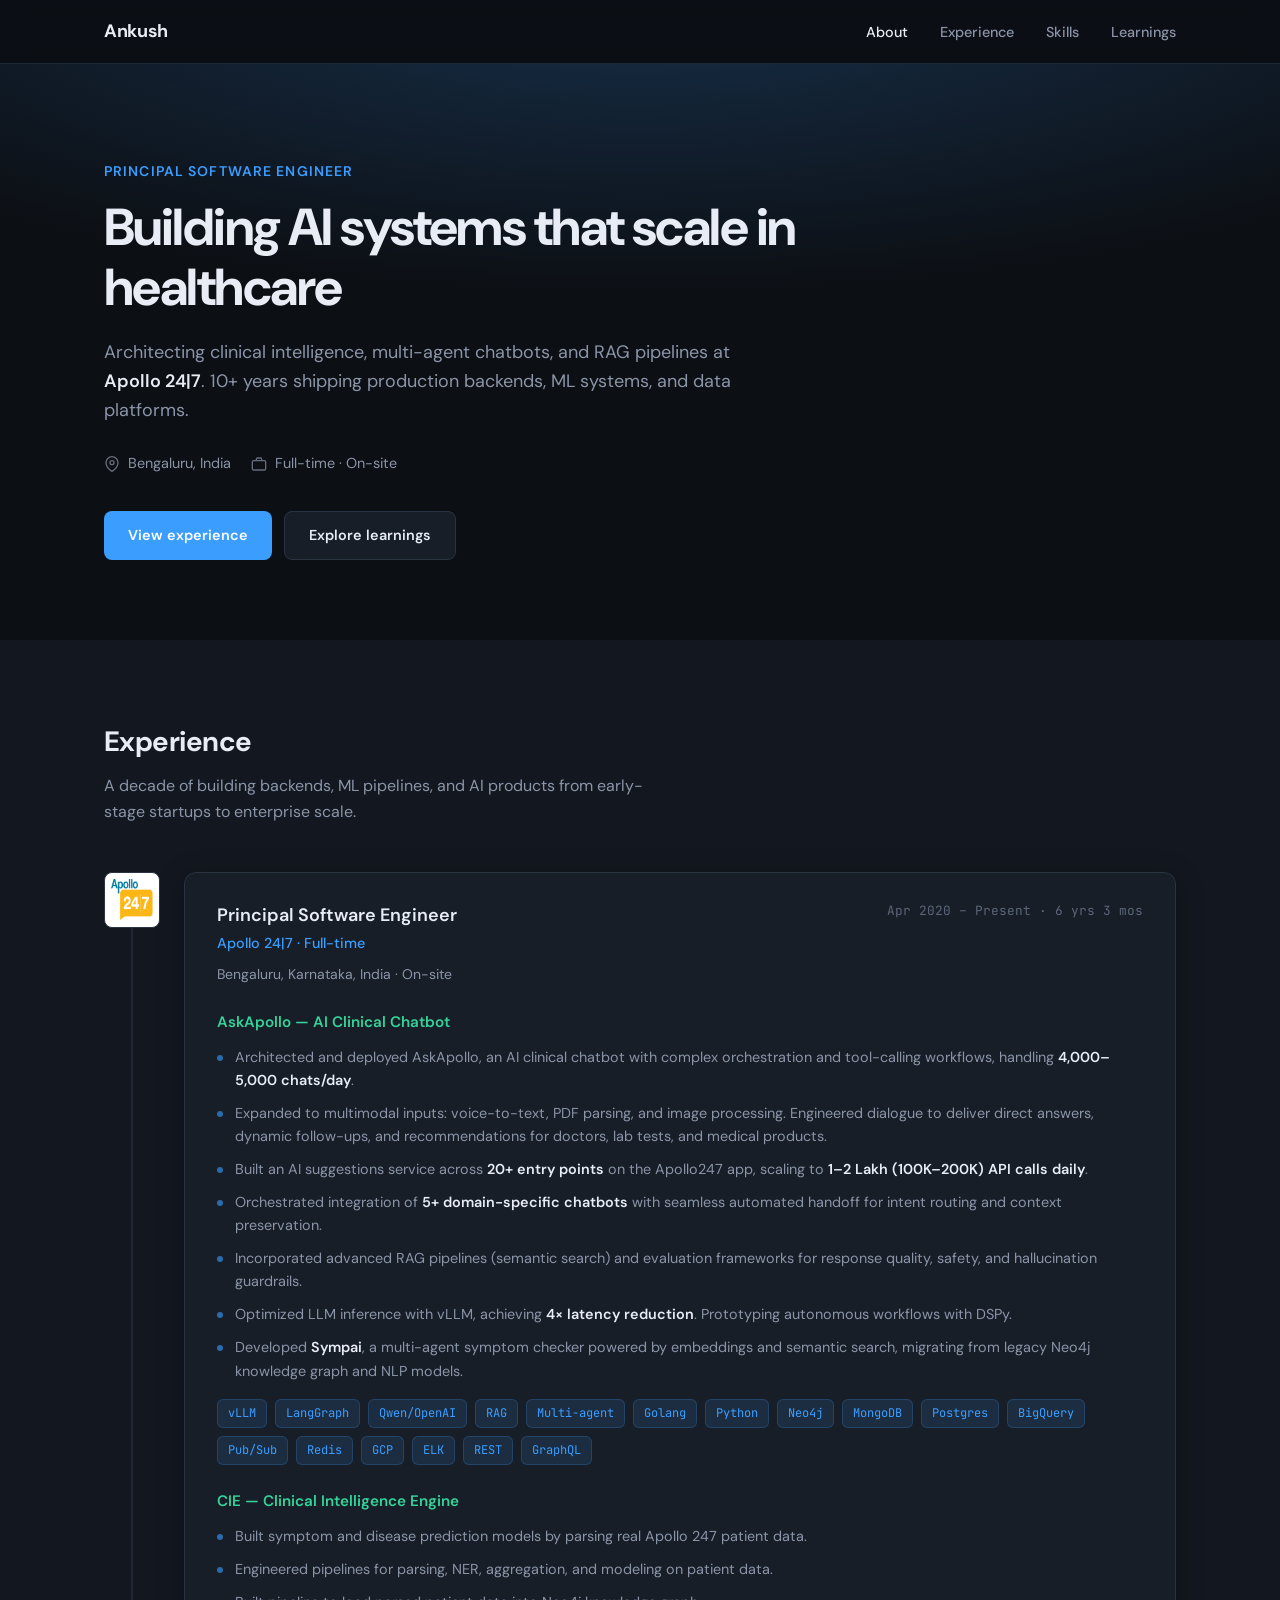
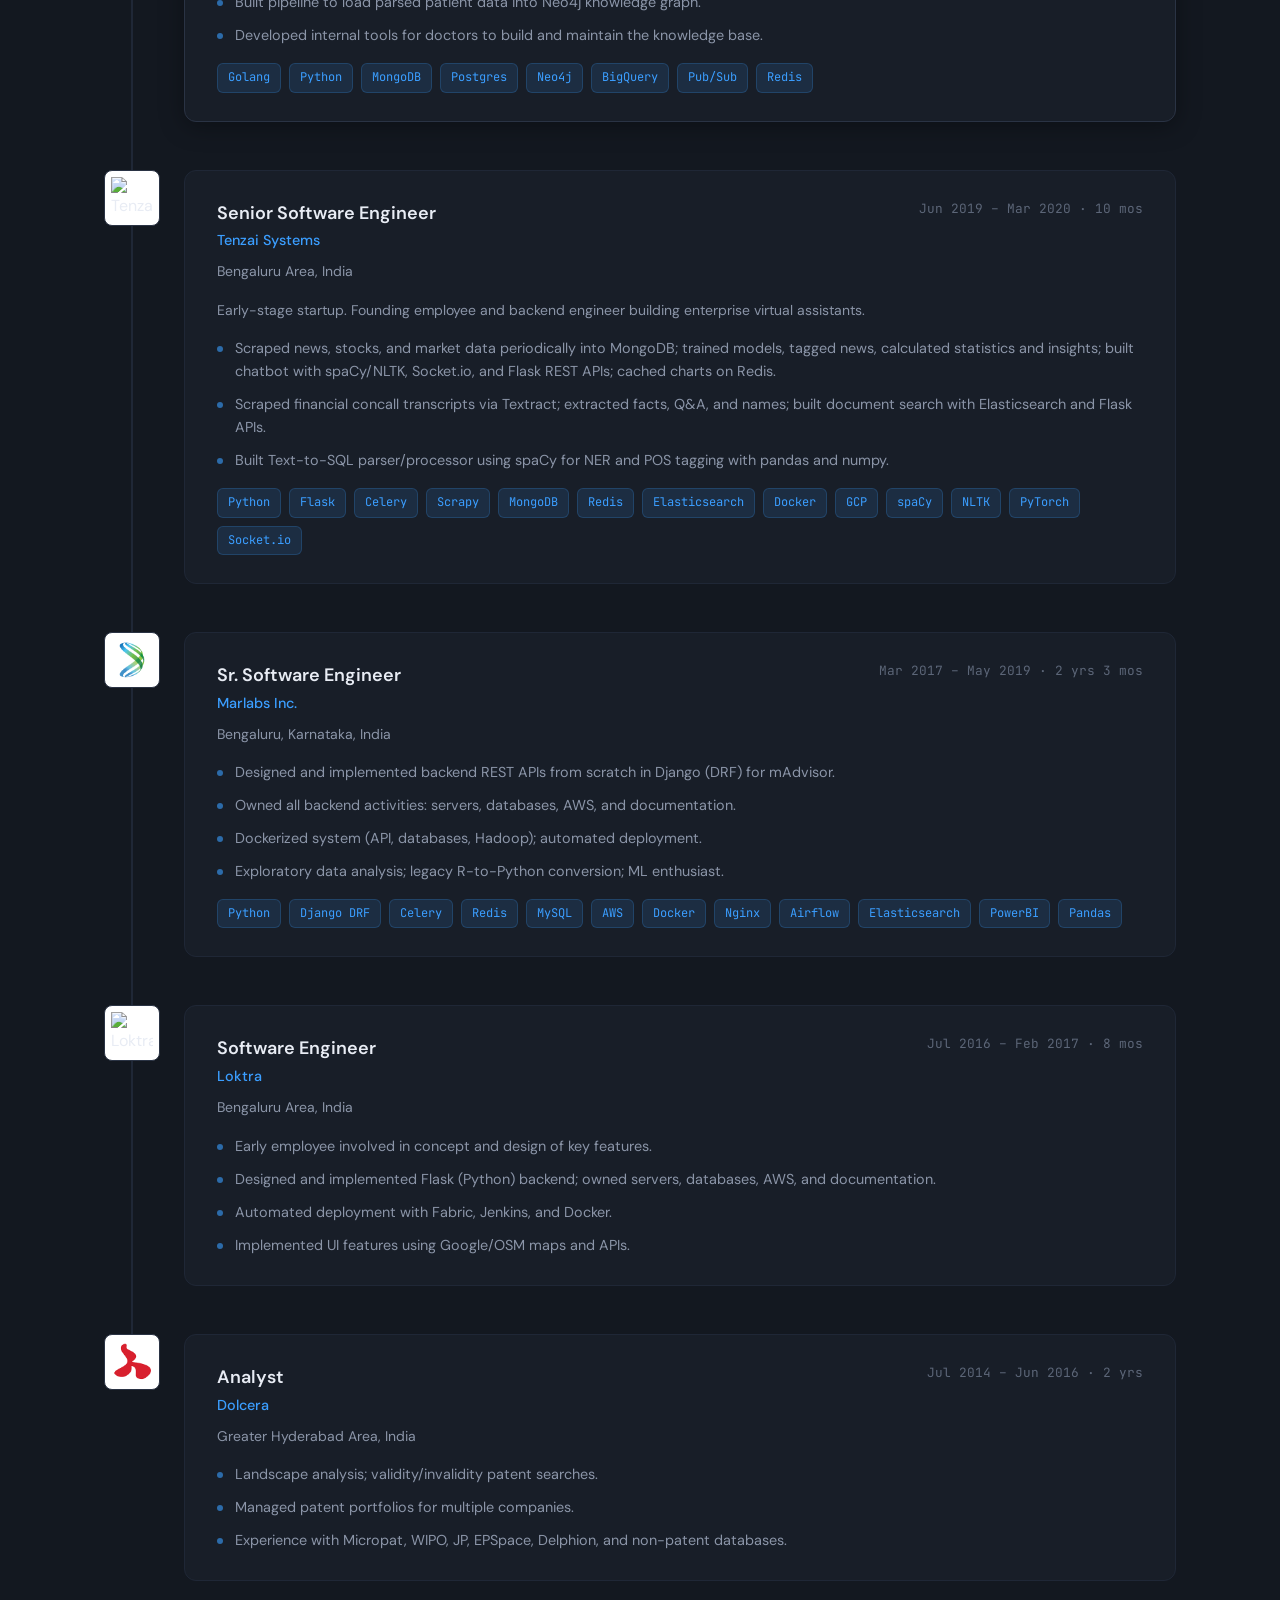
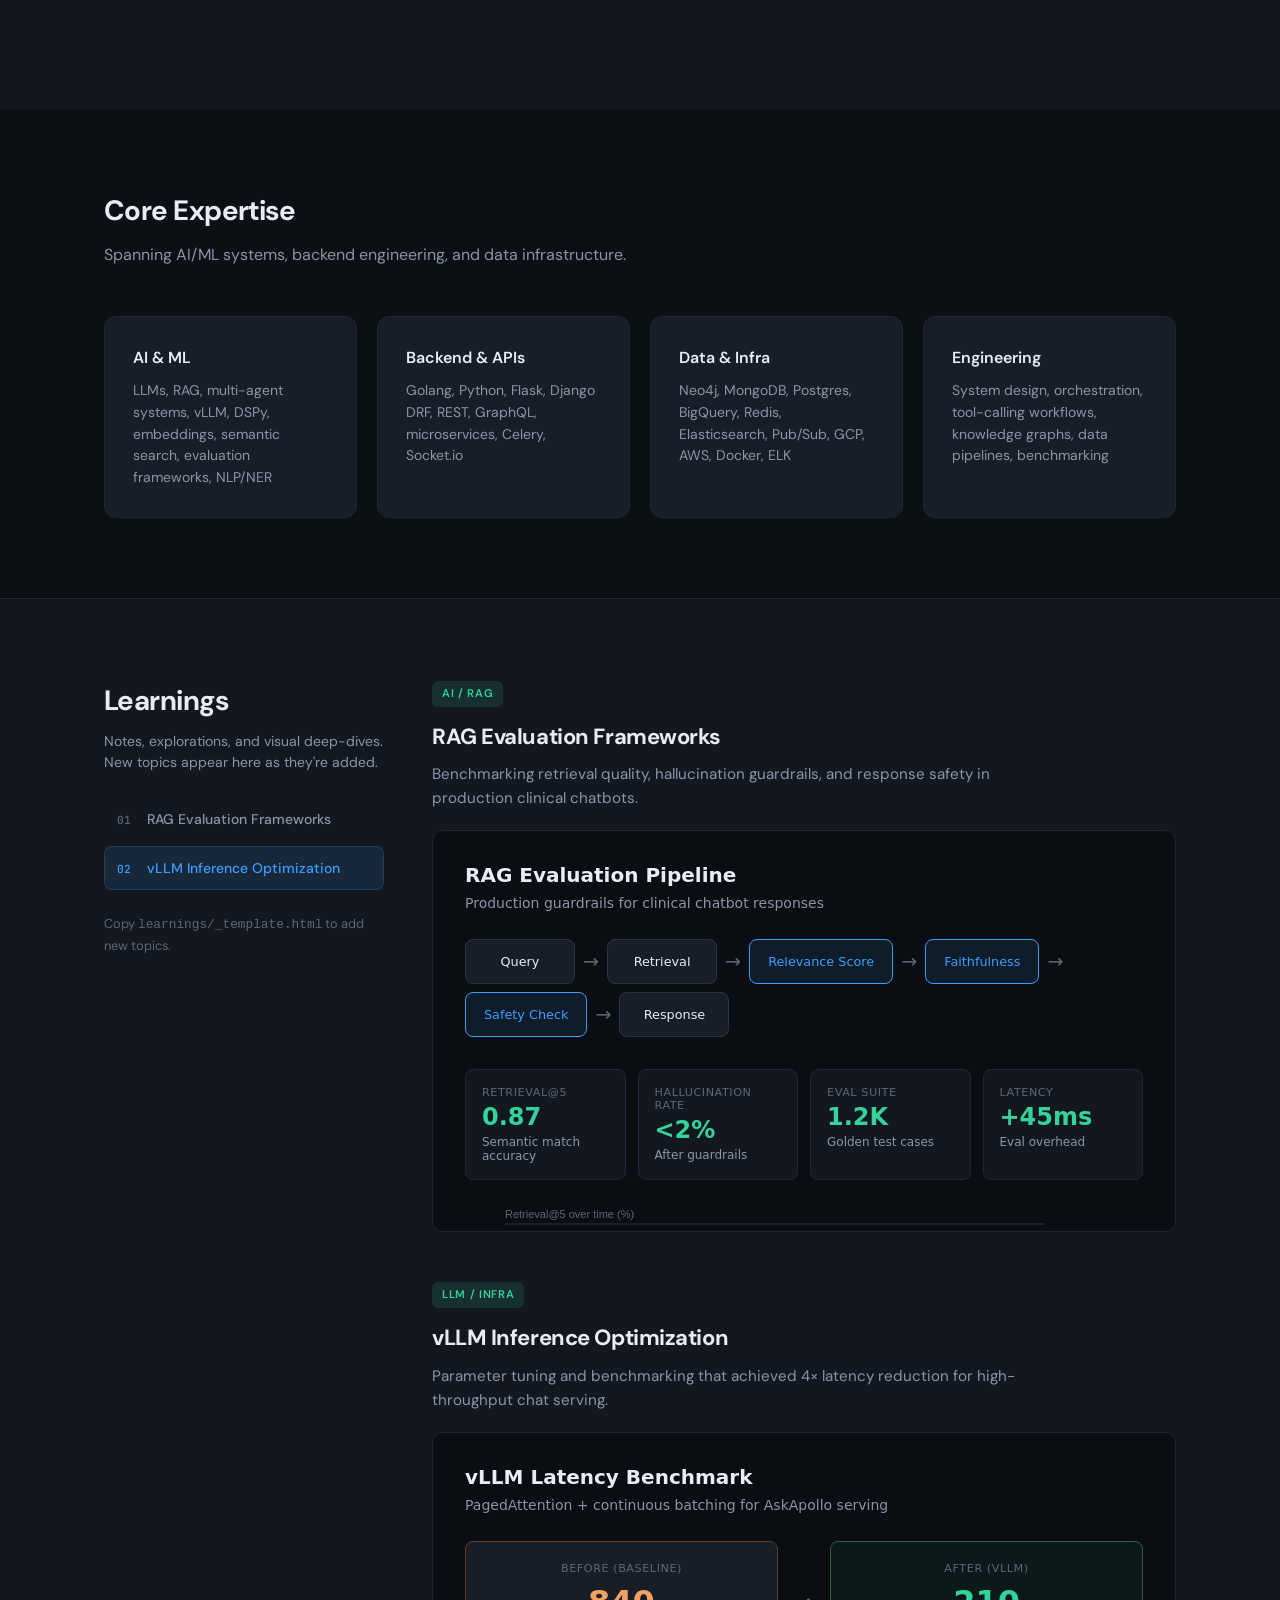
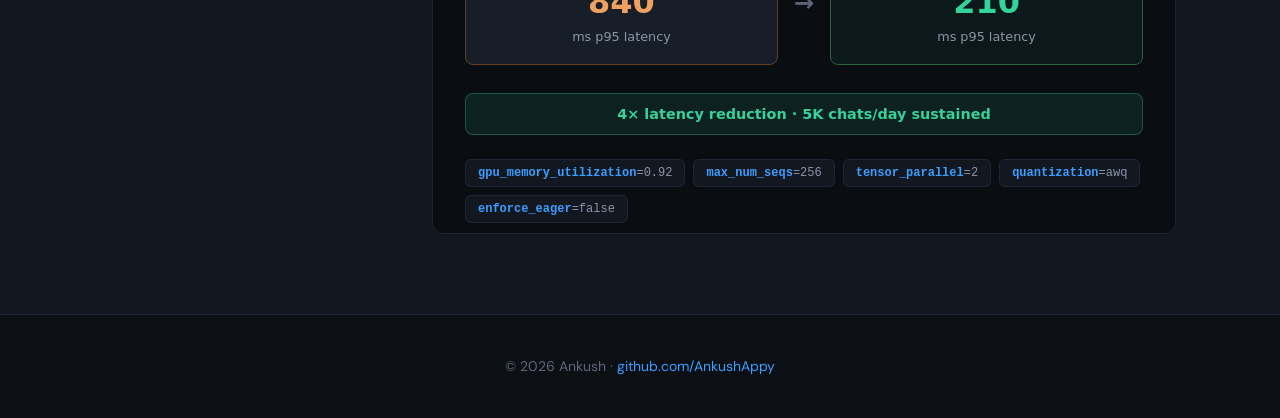
==== index.html @ a0df14ad "Add professional GitHub Pages portfolio site. Includes experience timeline, skills, extensible learn" ====
<!DOCTYPE html>
<html lang="en">
<head>
  <meta charset="UTF-8">
  <meta name="viewport" content="width=device-width, initial-scale=1.0">
  <meta name="description" content="Ankush — Principal Software Engineer building AI systems at Apollo 24|7">
  <title>Ankush | Principal Software Engineer</title>
  <link rel="preconnect" href="https://fonts.googleapis.com">
  <link rel="preconnect" href="https://fonts.gstatic.com" crossorigin>
  <link href="https://fonts.googleapis.com/css2?family=DM+Sans:ital,opsz,wght@0,9..40,400;0,9..40,500;0,9..40,600;0,9..40,700;1,9..40,400&family=JetBrains+Mono:wght@400;500&display=swap" rel="stylesheet">
  <link rel="stylesheet" href="assets/css/style.css">
</head>
<body>
  <header class="site-header">
    <nav class="nav" aria-label="Primary">
      <a href="#" class="nav-brand">Ankush</a>
      <button class="nav-toggle" aria-label="Toggle menu" aria-expanded="false">
        <span></span><span></span><span></span>
      </button>
      <ul class="nav-links">
        <li><a href="#about">About</a></li>
        <li><a href="#experience">Experience</a></li>
        <li><a href="#skills">Skills</a></li>
        <li><a href="#learnings">Learnings</a></li>
      </ul>
    </nav>
  </header>

  <main>
    <!-- Hero -->
    <section id="about" class="hero">
      <div class="container">
        <p class="hero-eyebrow">Principal Software Engineer</p>
        <h1 class="hero-title">Building AI systems that scale in healthcare</h1>
        <p class="hero-subtitle">
          Architecting clinical intelligence, multi-agent chatbots, and RAG pipelines at
          <strong>Apollo 24|7</strong>. 10+ years shipping production backends, ML systems, and data platforms.
        </p>
        <div class="hero-meta">
          <span class="meta-item">
            <svg width="16" height="16" viewBox="0 0 24 24" fill="none" stroke="currentColor" stroke-width="2"><path d="M21 10c0 7-9 13-9 13s-9-6-9-13a9 9 0 0 1 18 0z"/><circle cx="12" cy="10" r="3"/></svg>
            Bengaluru, India
          </span>
          <span class="meta-item">
            <svg width="16" height="16" viewBox="0 0 24 24" fill="none" stroke="currentColor" stroke-width="2"><rect x="2" y="7" width="20" height="14" rx="2"/><path d="M16 7V5a2 2 0 0 0-2-2h-4a2 2 0 0 0-2 2v2"/></svg>
            Full-time · On-site
          </span>
        </div>
        <div class="hero-actions">
          <a href="#experience" class="btn btn-primary">View experience</a>
          <a href="#learnings" class="btn btn-secondary">Explore learnings</a>
        </div>
      </div>
    </section>

    <!-- Experience -->
    <section id="experience" class="section experience-section">
      <div class="container">
        <div class="section-header">
          <h2>Experience</h2>
          <p>A decade of building backends, ML pipelines, and AI products from early-stage startups to enterprise scale.</p>
        </div>

        <div class="timeline">
          <!-- Apollo 24|7 -->
          <article class="timeline-item featured">
            <div class="timeline-marker">
              <div class="company-logo apollo">
                <img src="assets/img/logos/apollo.png" alt="Apollo 24|7 logo" width="56" height="56">
              </div>
            </div>
            <div class="timeline-content">
              <div class="timeline-header">
                <div>
                  <h3>Principal Software Engineer</h3>
                  <p class="company">Apollo 24|7 · Full-time</p>
                </div>
                <time datetime="2020-04">Apr 2020 – Present · 6 yrs 3 mos</time>
              </div>
              <p class="location">Bengaluru, Karnataka, India · On-site</p>

              <div class="role-block">
                <h4>AskApollo — AI Clinical Chatbot</h4>
                <ul>
                  <li>Architected and deployed AskApollo, an AI clinical chatbot with complex orchestration and tool-calling workflows, handling <strong>4,000–5,000 chats/day</strong>.</li>
                  <li>Expanded to multimodal inputs: voice-to-text, PDF parsing, and image processing. Engineered dialogue to deliver direct answers, dynamic follow-ups, and recommendations for doctors, lab tests, and medical products.</li>
                  <li>Built an AI suggestions service across <strong>20+ entry points</strong> on the Apollo247 app, scaling to <strong>1–2 Lakh (100K–200K) API calls daily</strong>.</li>
                  <li>Orchestrated integration of <strong>5+ domain-specific chatbots</strong> with seamless automated handoff for intent routing and context preservation.</li>
                  <li>Incorporated advanced RAG pipelines (semantic search) and evaluation frameworks for response quality, safety, and hallucination guardrails.</li>
                  <li>Optimized LLM inference with vLLM, achieving <strong>4× latency reduction</strong>. Prototyping autonomous workflows with DSPy.</li>
                  <li>Developed <strong>Sympai</strong>, a multi-agent symptom checker powered by embeddings and semantic search, migrating from legacy Neo4j knowledge graph and NLP models.</li>
                </ul>
                <div class="stack-tags">
                  <span>vLLM</span><span>LangGraph</span><span>Qwen/OpenAI</span><span>RAG</span><span>Multi-agent</span>
                  <span>Golang</span><span>Python</span><span>Neo4j</span><span>MongoDB</span><span>Postgres</span>
                  <span>BigQuery</span><span>Pub/Sub</span><span>Redis</span><span>GCP</span><span>ELK</span>
                  <span>REST</span><span>GraphQL</span>
                </div>
              </div>

              <div class="role-block">
                <h4>CIE — Clinical Intelligence Engine</h4>
                <ul>
                  <li>Built symptom and disease prediction models by parsing real Apollo 247 patient data.</li>
                  <li>Engineered pipelines for parsing, NER, aggregation, and modeling on patient data.</li>
                  <li>Built pipeline to load parsed patient data into Neo4j knowledge graph.</li>
                  <li>Developed internal tools for doctors to build and maintain the knowledge base.</li>
                </ul>
                <div class="stack-tags">
                  <span>Golang</span><span>Python</span><span>MongoDB</span><span>Postgres</span><span>Neo4j</span>
                  <span>BigQuery</span><span>Pub/Sub</span><span>Redis</span>
                </div>
              </div>
            </div>
          </article>

          <!-- Tenzai Systems -->
          <article class="timeline-item">
            <div class="timeline-marker">
              <div class="company-logo tenzai">
                <img src="assets/img/logos/tenzai.png" alt="Tenzai Systems logo" width="56" height="56">
              </div>
            </div>
            <div class="timeline-content">
              <div class="timeline-header">
                <div>
                  <h3>Senior Software Engineer</h3>
                  <p class="company">Tenzai Systems</p>
                </div>
                <time datetime="2019-06">Jun 2019 – Mar 2020 · 10 mos</time>
              </div>
              <p class="location">Bengaluru Area, India</p>
              <p class="role-summary">Early-stage startup. Founding employee and backend engineer building enterprise virtual assistants.</p>
              <ul>
                <li>Scraped news, stocks, and market data periodically into MongoDB; trained models, tagged news, calculated statistics and insights; built chatbot with spaCy/NLTK, Socket.io, and Flask REST APIs; cached charts on Redis.</li>
                <li>Scraped financial concall transcripts via Textract; extracted facts, Q&A, and names; built document search with Elasticsearch and Flask APIs.</li>
                <li>Built Text-to-SQL parser/processor using spaCy for NER and POS tagging with pandas and numpy.</li>
              </ul>
              <div class="stack-tags">
                <span>Python</span><span>Flask</span><span>Celery</span><span>Scrapy</span><span>MongoDB</span>
                <span>Redis</span><span>Elasticsearch</span><span>Docker</span><span>GCP</span><span>spaCy</span>
                <span>NLTK</span><span>PyTorch</span><span>Socket.io</span>
              </div>
            </div>
          </article>

          <!-- Marlabs -->
          <article class="timeline-item">
            <div class="timeline-marker">
              <div class="company-logo marlabs">
                <img src="assets/img/logos/marlabs.png" alt="Marlabs Inc. logo" width="56" height="56">
              </div>
            </div>
            <div class="timeline-content">
              <div class="timeline-header">
                <div>
                  <h3>Sr. Software Engineer</h3>
                  <p class="company">Marlabs Inc.</p>
                </div>
                <time datetime="2017-03">Mar 2017 – May 2019 · 2 yrs 3 mos</time>
              </div>
              <p class="location">Bengaluru, Karnataka, India</p>
              <ul>
                <li>Designed and implemented backend REST APIs from scratch in Django (DRF) for mAdvisor.</li>
                <li>Owned all backend activities: servers, databases, AWS, and documentation.</li>
                <li>Dockerized system (API, databases, Hadoop); automated deployment.</li>
                <li>Exploratory data analysis; legacy R-to-Python conversion; ML enthusiast.</li>
              </ul>
              <div class="stack-tags">
                <span>Python</span><span>Django DRF</span><span>Celery</span><span>Redis</span><span>MySQL</span>
                <span>AWS</span><span>Docker</span><span>Nginx</span><span>Airflow</span><span>Elasticsearch</span>
                <span>PowerBI</span><span>Pandas</span>
              </div>
            </div>
          </article>

          <!-- Loktra -->
          <article class="timeline-item">
            <div class="timeline-marker">
              <div class="company-logo loktra">
                <img src="assets/img/logos/loktra.png" alt="Loktra logo" width="56" height="56">
              </div>
            </div>
            <div class="timeline-content">
              <div class="timeline-header">
                <div>
                  <h3>Software Engineer</h3>
                  <p class="company">Loktra</p>
                </div>
                <time datetime="2016-07">Jul 2016 – Feb 2017 · 8 mos</time>
              </div>
              <p class="location">Bengaluru Area, India</p>
              <ul>
                <li>Early employee involved in concept and design of key features.</li>
                <li>Designed and implemented Flask (Python) backend; owned servers, databases, AWS, and documentation.</li>
                <li>Automated deployment with Fabric, Jenkins, and Docker.</li>
                <li>Implemented UI features using Google/OSM maps and APIs.</li>
              </ul>
            </div>
          </article>

          <!-- Dolcera -->
          <article class="timeline-item">
            <div class="timeline-marker">
              <div class="company-logo dolcera">
                <img src="assets/img/logos/dolcera.png" alt="Dolcera logo" width="56" height="56">
              </div>
            </div>
            <div class="timeline-content">
              <div class="timeline-header">
                <div>
                  <h3>Analyst</h3>
                  <p class="company">Dolcera</p>
                </div>
                <time datetime="2014-07">Jul 2014 – Jun 2016 · 2 yrs</time>
              </div>
              <p class="location">Greater Hyderabad Area, India</p>
              <ul>
                <li>Landscape analysis; validity/invalidity patent searches.</li>
                <li>Managed patent portfolios for multiple companies.</li>
                <li>Experience with Micropat, WIPO, JP, EPSpace, Delphion, and non-patent databases.</li>
              </ul>
            </div>
          </article>
        </div>
      </div>
    </section>

    <!-- Skills -->
    <section id="skills" class="section skills-section">
      <div class="container">
        <div class="section-header">
          <h2>Core Expertise</h2>
          <p>Spanning AI/ML systems, backend engineering, and data infrastructure.</p>
        </div>
        <div class="skills-grid">
          <div class="skill-card">
            <h3>AI &amp; ML</h3>
            <p>LLMs, RAG, multi-agent systems, vLLM, DSPy, embeddings, semantic search, evaluation frameworks, NLP/NER</p>
          </div>
          <div class="skill-card">
            <h3>Backend &amp; APIs</h3>
            <p>Golang, Python, Flask, Django DRF, REST, GraphQL, microservices, Celery, Socket.io</p>
          </div>
          <div class="skill-card">
            <h3>Data &amp; Infra</h3>
            <p>Neo4j, MongoDB, Postgres, BigQuery, Redis, Elasticsearch, Pub/Sub, GCP, AWS, Docker, ELK</p>
          </div>
          <div class="skill-card">
            <h3>Engineering</h3>
            <p>System design, orchestration, tool-calling workflows, knowledge graphs, data pipelines, benchmarking</p>
          </div>
        </div>
      </div>
    </section>

    <!-- Learnings -->
    <section id="learnings" class="section learnings-section">
      <div class="container learnings-layout">
        <aside class="learnings-toc" aria-label="Learnings table of contents">
          <div class="toc-sticky">
            <h2>Learnings</h2>
            <p class="toc-desc">Notes, explorations, and visual deep-dives. New topics appear here as they're added.</p>
            <nav>
              <ol id="learnings-toc-list" class="toc-list">
                <!-- Topics are auto-populated from learning articles below -->
              </ol>
            </nav>
            <p class="toc-hint">Copy <code>learnings/_template.html</code> to add new topics.</p>
          </div>
        </aside>

        <div class="learnings-content">
          <!--
            ADD NEW LEARNING TOPICS HERE
            Copy learnings/_template.html, save as learnings/your-topic.html,
            then add an article block below following this pattern.
          -->

          <article id="topic-rag-evals" class="learning-topic" data-title="RAG Evaluation Frameworks">
            <header class="learning-header">
              <span class="learning-tag">AI / RAG</span>
              <h3>RAG Evaluation Frameworks</h3>
              <p>Benchmarking retrieval quality, hallucination guardrails, and response safety in production clinical chatbots.</p>
            </header>
            <div class="learning-canvas" data-src="learnings/rag-evals.html">
              <iframe src="learnings/rag-evals.html" title="RAG Evaluation Frameworks visualization" loading="lazy"></iframe>
            </div>
          </article>

          <article id="topic-vllm-optimization" class="learning-topic" data-title="vLLM Inference Optimization">
            <header class="learning-header">
              <span class="learning-tag">LLM / Infra</span>
              <h3>vLLM Inference Optimization</h3>
              <p>Parameter tuning and benchmarking that achieved 4× latency reduction for high-throughput chat serving.</p>
            </header>
            <div class="learning-canvas" data-src="learnings/vllm-optimization.html">
              <iframe src="learnings/vllm-optimization.html" title="vLLM Optimization visualization" loading="lazy"></iframe>
            </div>
          </article>

          <div class="learnings-empty" id="learnings-empty" hidden>
            <p>No learning topics yet. Add your first topic to get started.</p>
          </div>
        </div>
      </div>
    </section>
  </main>

  <footer class="site-footer">
    <div class="container">
      <p>&copy; <span id="year"></span> Ankush · <a href="https://github.com/AnkushAppy">github.com/AnkushAppy</a></p>
    </div>
  </footer>

  <script src="assets/js/main.js"></script>
</body>
</html>
---- assets/css/style.css ----
/* ── Design tokens ───────────────────────────────────────────── */
:root {
  --bg: #0c0f14;
  --bg-elevated: #131820;
  --bg-card: #181e28;
  --bg-card-hover: #1e2632;
  --border: #2a3344;
  --border-subtle: #1f2736;
  --text: #e8ecf4;
  --text-muted: #8b95a8;
  --text-faint: #5c6678;
  --accent: #3b9eff;
  --accent-soft: rgba(59, 158, 255, 0.12);
  --accent-glow: rgba(59, 158, 255, 0.25);
  --green: #34d399;
  --green-soft: rgba(52, 211, 153, 0.12);
  --radius: 12px;
  --radius-sm: 8px;
  --shadow: 0 4px 24px rgba(0, 0, 0, 0.35);
  --font: "DM Sans", system-ui, sans-serif;
  --mono: "JetBrains Mono", ui-monospace, monospace;
  --header-h: 64px;
  --toc-w: 280px;
  --max-w: 1120px;
  --transition: 0.2s ease;
}

*, *::before, *::after { box-sizing: border-box; margin: 0; padding: 0; }

html {
  scroll-behavior: smooth;
  scroll-padding-top: calc(var(--header-h) + 24px);
}

body {
  font-family: var(--font);
  background: var(--bg);
  color: var(--text);
  line-height: 1.6;
  font-size: 16px;
  -webkit-font-smoothing: antialiased;
}

a { color: var(--accent); text-decoration: none; transition: color var(--transition); }
a:hover { color: #6bb5ff; }

.container {
  max-width: var(--max-w);
  margin: 0 auto;
  padding: 0 24px;
}

/* ── Header ──────────────────────────────────────────────────── */
.site-header {
  position: sticky;
  top: 0;
  z-index: 100;
  height: var(--header-h);
  background: rgba(12, 15, 20, 0.85);
  backdrop-filter: blur(12px);
  border-bottom: 1px solid var(--border-subtle);
}

.nav {
  max-width: var(--max-w);
  margin: 0 auto;
  padding: 0 24px;
  height: 100%;
  display: flex;
  align-items: center;
  justify-content: space-between;
}

.nav-brand {
  font-weight: 700;
  font-size: 1.125rem;
  color: var(--text);
  letter-spacing: -0.02em;
}

.nav-links {
  display: flex;
  gap: 32px;
  list-style: none;
}

.nav-links a {
  color: var(--text-muted);
  font-size: 0.9rem;
  font-weight: 500;
}

.nav-links a:hover,
.nav-links a.active { color: var(--text); }

.nav-toggle {
  display: none;
  flex-direction: column;
  gap: 5px;
  background: none;
  border: none;
  cursor: pointer;
  padding: 4px;
}

.nav-toggle span {
  display: block;
  width: 22px;
  height: 2px;
  background: var(--text);
  border-radius: 2px;
  transition: var(--transition);
}

/* ── Hero ────────────────────────────────────────────────────── */
.hero {
  padding: 96px 0 80px;
  background:
    radial-gradient(ellipse 80% 60% at 50% -20%, var(--accent-glow), transparent),
    var(--bg);
}

.hero-eyebrow {
  font-size: 0.875rem;
  font-weight: 600;
  color: var(--accent);
  text-transform: uppercase;
  letter-spacing: 0.08em;
  margin-bottom: 16px;
}

.hero-title {
  font-size: clamp(2.25rem, 5vw, 3.25rem);
  font-weight: 700;
  line-height: 1.15;
  letter-spacing: -0.03em;
  max-width: 720px;
  margin-bottom: 20px;
}

.hero-subtitle {
  font-size: 1.125rem;
  color: var(--text-muted);
  max-width: 640px;
  margin-bottom: 28px;
}

.hero-subtitle strong { color: var(--text); font-weight: 600; }

.hero-meta {
  display: flex;
  flex-wrap: wrap;
  gap: 20px;
  margin-bottom: 36px;
}

.meta-item {
  display: flex;
  align-items: center;
  gap: 8px;
  font-size: 0.9rem;
  color: var(--text-muted);
}

.meta-item svg { opacity: 0.7; }

.hero-actions { display: flex; gap: 12px; flex-wrap: wrap; }

.btn {
  display: inline-flex;
  align-items: center;
  padding: 12px 24px;
  border-radius: var(--radius-sm);
  font-weight: 600;
  font-size: 0.9rem;
  transition: all var(--transition);
}

.btn-primary {
  background: var(--accent);
  color: #fff;
}

.btn-primary:hover {
  background: #2d8ae6;
  color: #fff;
  transform: translateY(-1px);
}

.btn-secondary {
  background: var(--bg-card);
  color: var(--text);
  border: 1px solid var(--border);
}

.btn-secondary:hover {
  background: var(--bg-card-hover);
  color: var(--text);
  border-color: var(--accent);
}

/* ── Sections ────────────────────────────────────────────────── */
.section { padding: 80px 0; }

.section-header {
  margin-bottom: 48px;
}

.section-header h2 {
  font-size: 1.75rem;
  font-weight: 700;
  letter-spacing: -0.02em;
  margin-bottom: 8px;
}

.section-header p {
  color: var(--text-muted);
  max-width: 560px;
}

/* ── Timeline / Experience ───────────────────────────────────── */
.experience-section { background: var(--bg-elevated); }

.timeline {
  display: flex;
  flex-direction: column;
  gap: 0;
}

.timeline-item {
  display: grid;
  grid-template-columns: 56px 1fr;
  gap: 24px;
  padding-bottom: 48px;
  position: relative;
}

.timeline-item:not(:last-child)::before {
  content: "";
  position: absolute;
  left: 27px;
  top: 56px;
  bottom: 0;
  width: 2px;
  background: var(--border-subtle);
}

.timeline-marker { position: relative; z-index: 1; }

.company-logo {
  width: 56px;
  height: 56px;
  border-radius: var(--radius-sm);
  display: flex;
  align-items: center;
  justify-content: center;
  border: 1px solid var(--border);
  background: #fff;
  overflow: hidden;
  flex-shrink: 0;
}

.company-logo img {
  width: 100%;
  height: 100%;
  object-fit: contain;
  padding: 6px;
}

.timeline-content {
  background: var(--bg-card);
  border: 1px solid var(--border-subtle);
  border-radius: var(--radius);
  padding: 28px 32px;
  transition: border-color var(--transition);
}

.timeline-item.featured .timeline-content {
  border-color: var(--border);
  box-shadow: var(--shadow);
}

.timeline-content:hover { border-color: var(--border); }

.timeline-header {
  display: flex;
  justify-content: space-between;
  align-items: flex-start;
  gap: 16px;
  margin-bottom: 8px;
  flex-wrap: wrap;
}

.timeline-header h3 {
  font-size: 1.125rem;
  font-weight: 600;
  margin-bottom: 2px;
}

.company {
  color: var(--accent);
  font-size: 0.9rem;
  font-weight: 500;
}

.timeline-header time {
  font-size: 0.8rem;
  color: var(--text-faint);
  font-family: var(--mono);
  white-space: nowrap;
}

.location, .role-summary {
  font-size: 0.875rem;
  color: var(--text-muted);
  margin-bottom: 16px;
}

.role-block { margin-top: 24px; }

.role-block h4 {
  font-size: 0.95rem;
  font-weight: 600;
  color: var(--green);
  margin-bottom: 12px;
}

.timeline-content ul {
  list-style: none;
  display: flex;
  flex-direction: column;
  gap: 10px;
}

.timeline-content li {
  font-size: 0.9rem;
  color: var(--text-muted);
  padding-left: 18px;
  position: relative;
}

.timeline-content li::before {
  content: "";
  position: absolute;
  left: 0;
  top: 9px;
  width: 6px;
  height: 6px;
  border-radius: 50%;
  background: var(--accent);
  opacity: 0.6;
}

.timeline-content li strong { color: var(--text); font-weight: 600; }

.stack-tags {
  display: flex;
  flex-wrap: wrap;
  gap: 8px;
  margin-top: 16px;
}

.stack-tags span {
  font-size: 0.75rem;
  font-family: var(--mono);
  padding: 4px 10px;
  border-radius: 6px;
  background: var(--accent-soft);
  color: var(--accent);
  border: 1px solid rgba(59, 158, 255, 0.2);
}

/* ── Skills ──────────────────────────────────────────────────── */
.skills-grid {
  display: grid;
  grid-template-columns: repeat(auto-fit, minmax(240px, 1fr));
  gap: 20px;
}

.skill-card {
  background: var(--bg-card);
  border: 1px solid var(--border-subtle);
  border-radius: var(--radius);
  padding: 28px;
  transition: all var(--transition);
}

.skill-card:hover {
  border-color: var(--border);
  transform: translateY(-2px);
}

.skill-card h3 {
  font-size: 1rem;
  font-weight: 600;
  margin-bottom: 10px;
  color: var(--text);
}

.skill-card p {
  font-size: 0.875rem;
  color: var(--text-muted);
  line-height: 1.55;
}

/* ── Learnings ───────────────────────────────────────────────── */
.learnings-section {
  background: var(--bg-elevated);
  border-top: 1px solid var(--border-subtle);
}

.learnings-layout {
  display: grid;
  grid-template-columns: var(--toc-w) 1fr;
  gap: 48px;
  align-items: start;
}

.toc-sticky {
  position: sticky;
  top: calc(var(--header-h) + 24px);
}

.learnings-toc h2 {
  font-size: 1.75rem;
  font-weight: 700;
  letter-spacing: -0.02em;
  margin-bottom: 8px;
}

.toc-desc {
  font-size: 0.875rem;
  color: var(--text-muted);
  margin-bottom: 24px;
  line-height: 1.5;
}

.toc-list {
  list-style: none;
  counter-reset: toc;
  display: flex;
  flex-direction: column;
  gap: 4px;
}

.toc-list li { counter-increment: toc; }

.toc-list a {
  display: flex;
  align-items: baseline;
  gap: 10px;
  padding: 10px 12px;
  border-radius: var(--radius-sm);
  color: var(--text-muted);
  font-size: 0.875rem;
  font-weight: 500;
  transition: all var(--transition);
  border: 1px solid transparent;
}

.toc-list a::before {
  content: counter(toc, decimal-leading-zero);
  font-family: var(--mono);
  font-size: 0.7rem;
  color: var(--text-faint);
  min-width: 20px;
}

.toc-list a:hover {
  color: var(--text);
  background: var(--bg-card);
  border-color: var(--border-subtle);
}

.toc-list a.active {
  color: var(--accent);
  background: var(--accent-soft);
  border-color: rgba(59, 158, 255, 0.2);
}

.toc-list a.active::before { color: var(--accent); }

.toc-hint {
  margin-top: 24px;
  font-size: 0.8rem;
  color: var(--text-faint);
}

.toc-hint a { color: var(--text-muted); }
.toc-hint a:hover { color: var(--accent); }

.learnings-content {
  display: flex;
  flex-direction: column;
  gap: 48px;
}

.learning-topic {
  scroll-margin-top: calc(var(--header-h) + 24px);
}

.learning-header {
  margin-bottom: 20px;
}

.learning-tag {
  display: inline-block;
  font-size: 0.7rem;
  font-weight: 600;
  text-transform: uppercase;
  letter-spacing: 0.06em;
  color: var(--green);
  background: var(--green-soft);
  padding: 4px 10px;
  border-radius: 6px;
  margin-bottom: 12px;
}

.learning-header h3 {
  font-size: 1.375rem;
  font-weight: 700;
  letter-spacing: -0.02em;
  margin-bottom: 8px;
}

.learning-header p {
  color: var(--text-muted);
  font-size: 0.95rem;
  max-width: 600px;
}

.learning-canvas {
  background: var(--bg-card);
  border: 1px solid var(--border-subtle);
  border-radius: var(--radius);
  overflow: hidden;
  min-height: 320px;
}

.learning-canvas iframe {
  width: 100%;
  height: 400px;
  border: none;
  display: block;
  background: #0a0d12;
}

.learnings-empty {
  text-align: center;
  padding: 64px 24px;
  color: var(--text-muted);
  border: 2px dashed var(--border);
  border-radius: var(--radius);
}

/* ── Footer ──────────────────────────────────────────────────── */
.site-footer {
  padding: 40px 0;
  border-top: 1px solid var(--border-subtle);
}

.site-footer p {
  font-size: 0.875rem;
  color: var(--text-faint);
  text-align: center;
}

/* ── Responsive ──────────────────────────────────────────────── */
@media (max-width: 900px) {
  .learnings-layout {
    grid-template-columns: 1fr;
    gap: 32px;
  }

  .toc-sticky { position: static; }

  .learnings-toc {
    background: var(--bg-card);
    border: 1px solid var(--border-subtle);
    border-radius: var(--radius);
    padding: 24px;
  }
}

@media (max-width: 768px) {
  .nav-toggle { display: flex; }

  .nav-links {
    display: none;
    position: absolute;
    top: var(--header-h);
    left: 0;
    right: 0;
    flex-direction: column;
    gap: 0;
    background: var(--bg-elevated);
    border-bottom: 1px solid var(--border-subtle);
    padding: 12px 24px 20px;
  }

  .nav-links.open { display: flex; }

  .nav-links a {
    display: block;
    padding: 12px 0;
    border-bottom: 1px solid var(--border-subtle);
  }

  .nav { position: relative; }

  .hero { padding: 64px 0 56px; }

  .section { padding: 56px 0; }

  .timeline-item {
    grid-template-columns: 40px 1fr;
    gap: 16px;
  }

  .company-logo {
    width: 40px;
    height: 40px;
    font-size: 0.65rem;
  }

  .timeline-item:not(:last-child)::before { left: 19px; top: 44px; }

  .timeline-content { padding: 20px; }

  .timeline-header { flex-direction: column; }
}
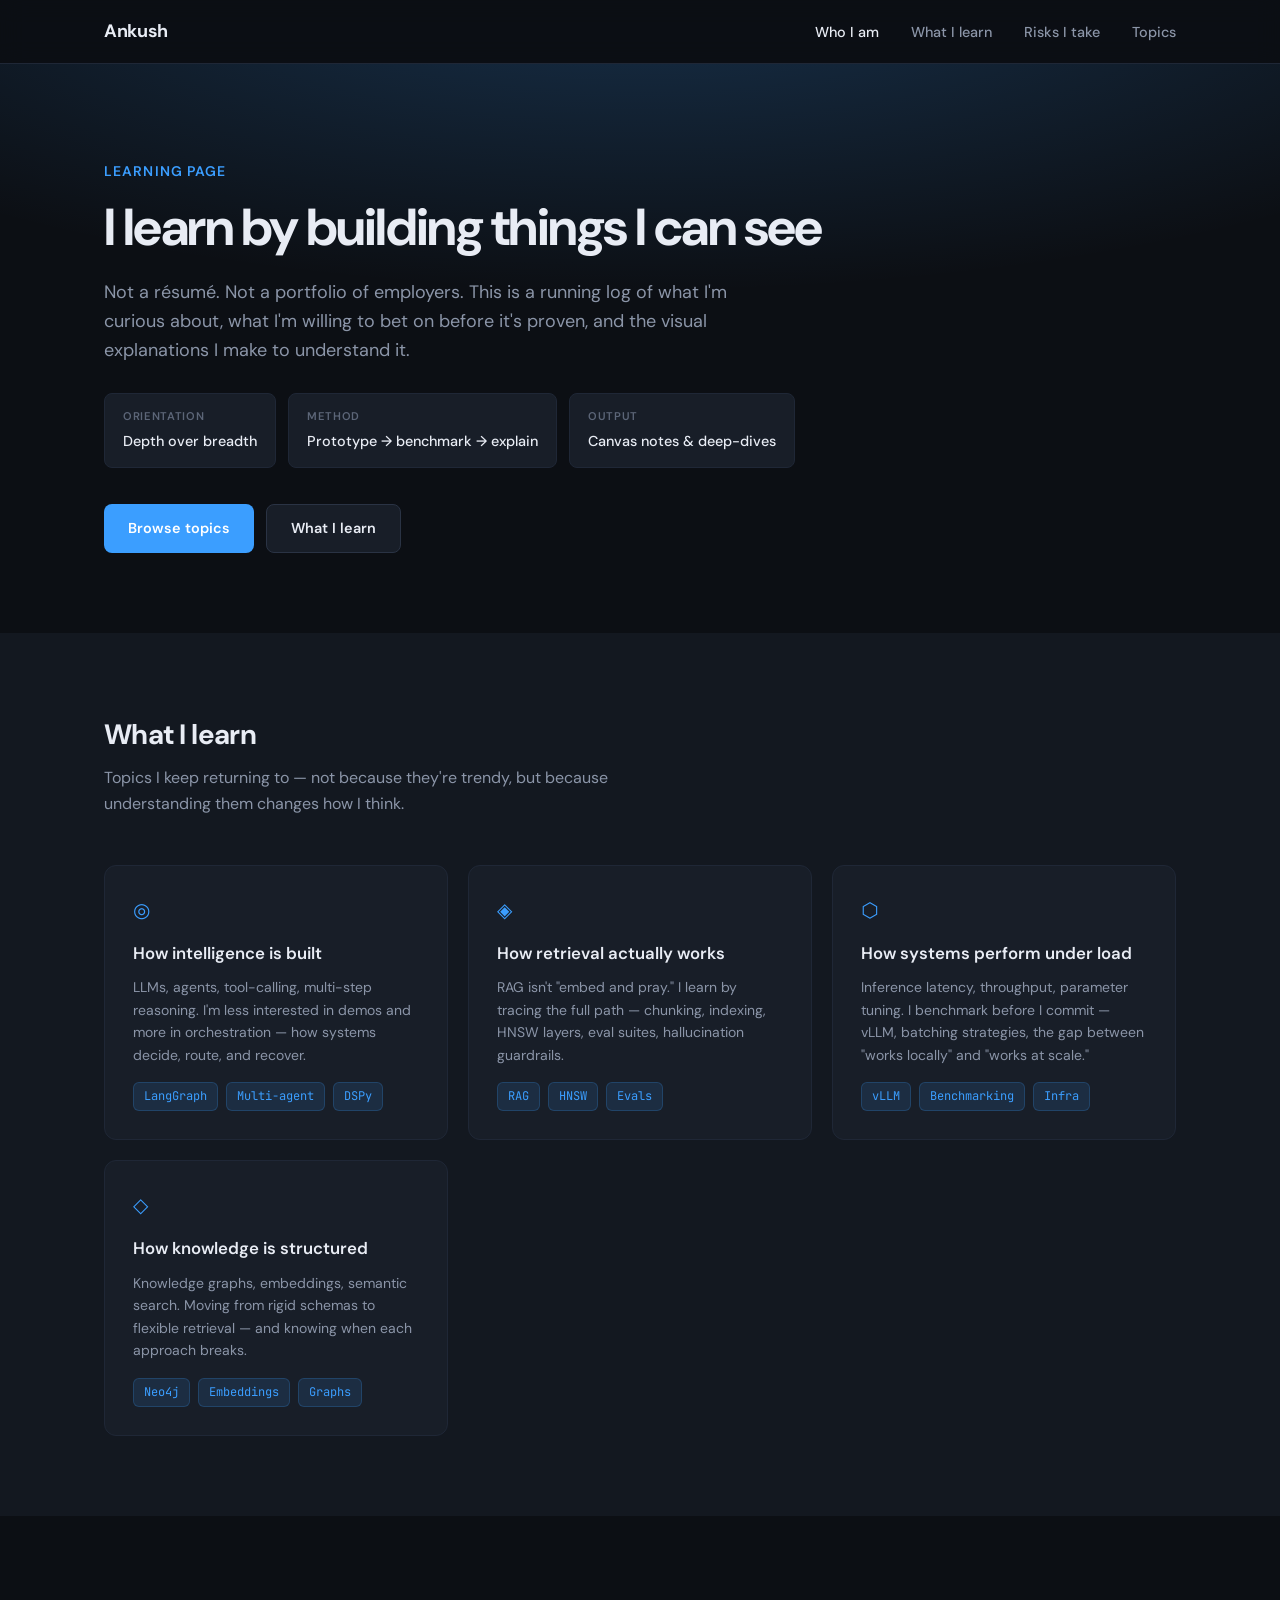
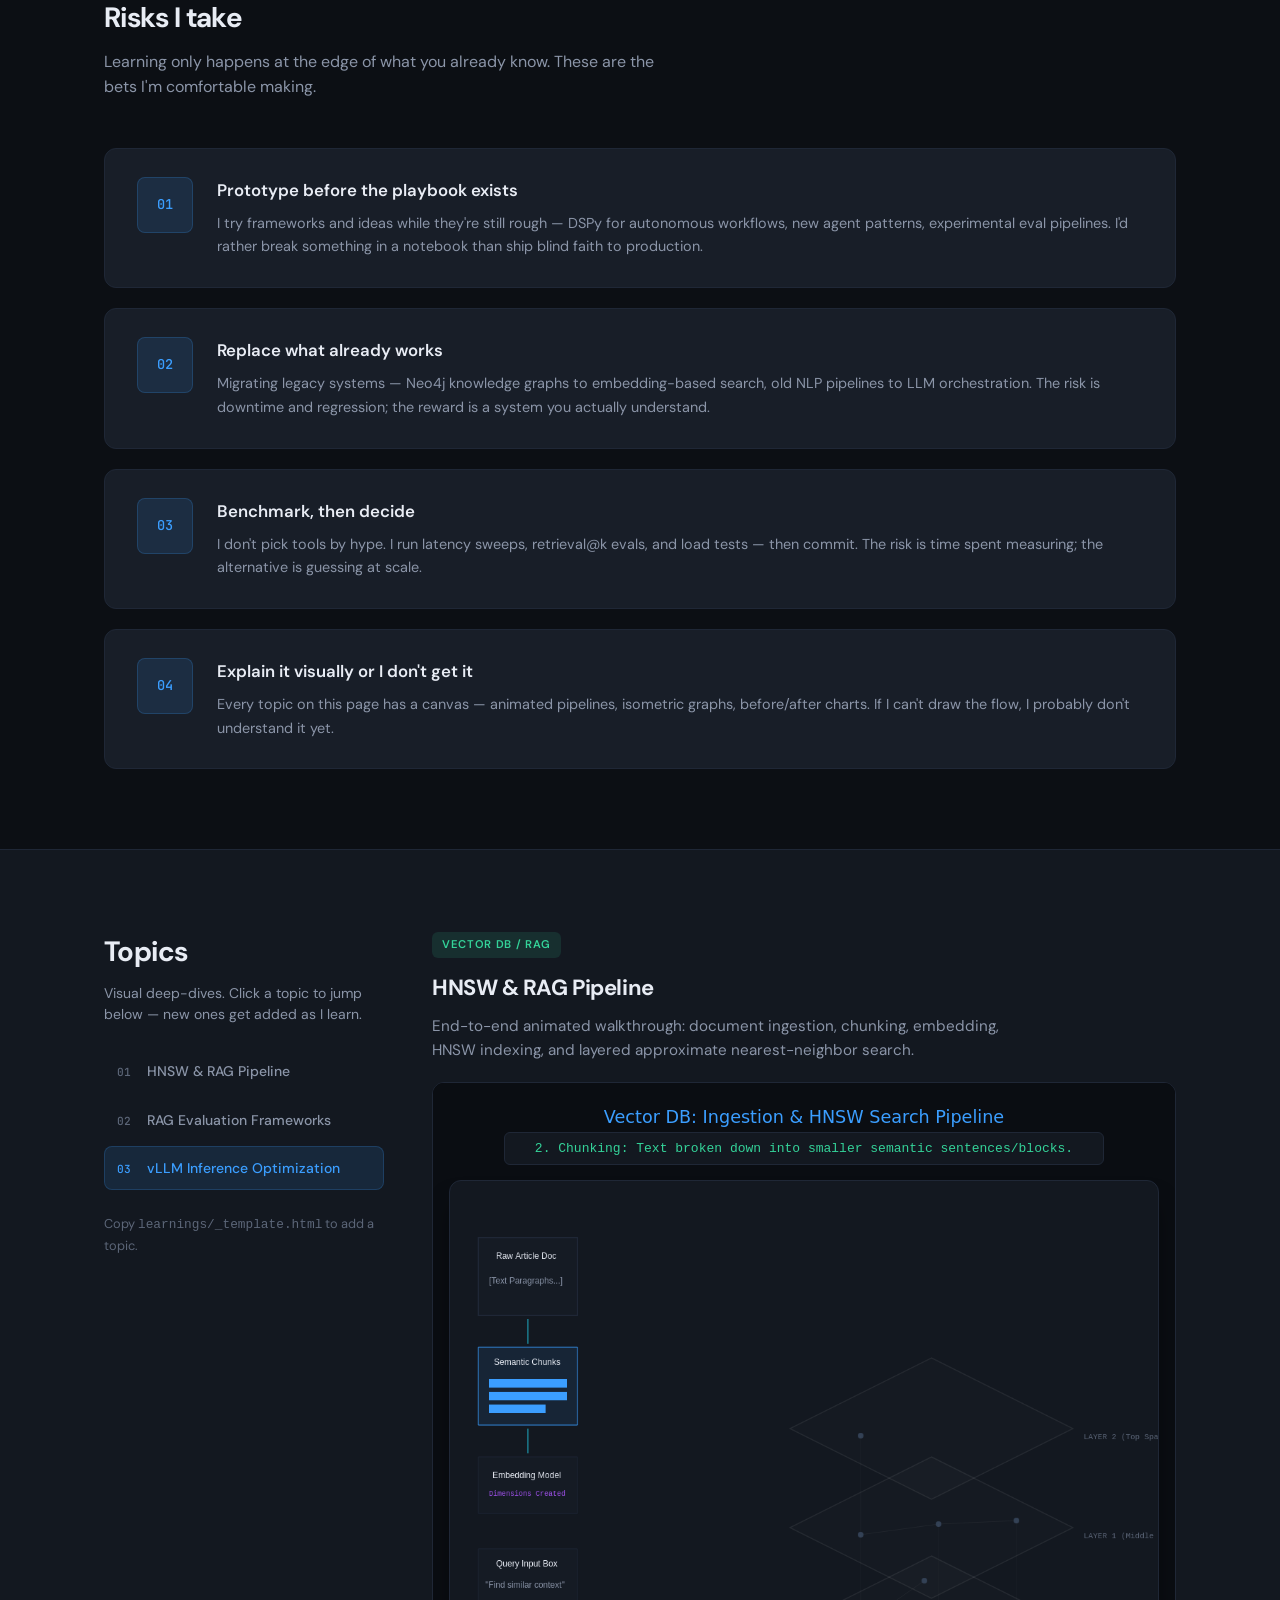
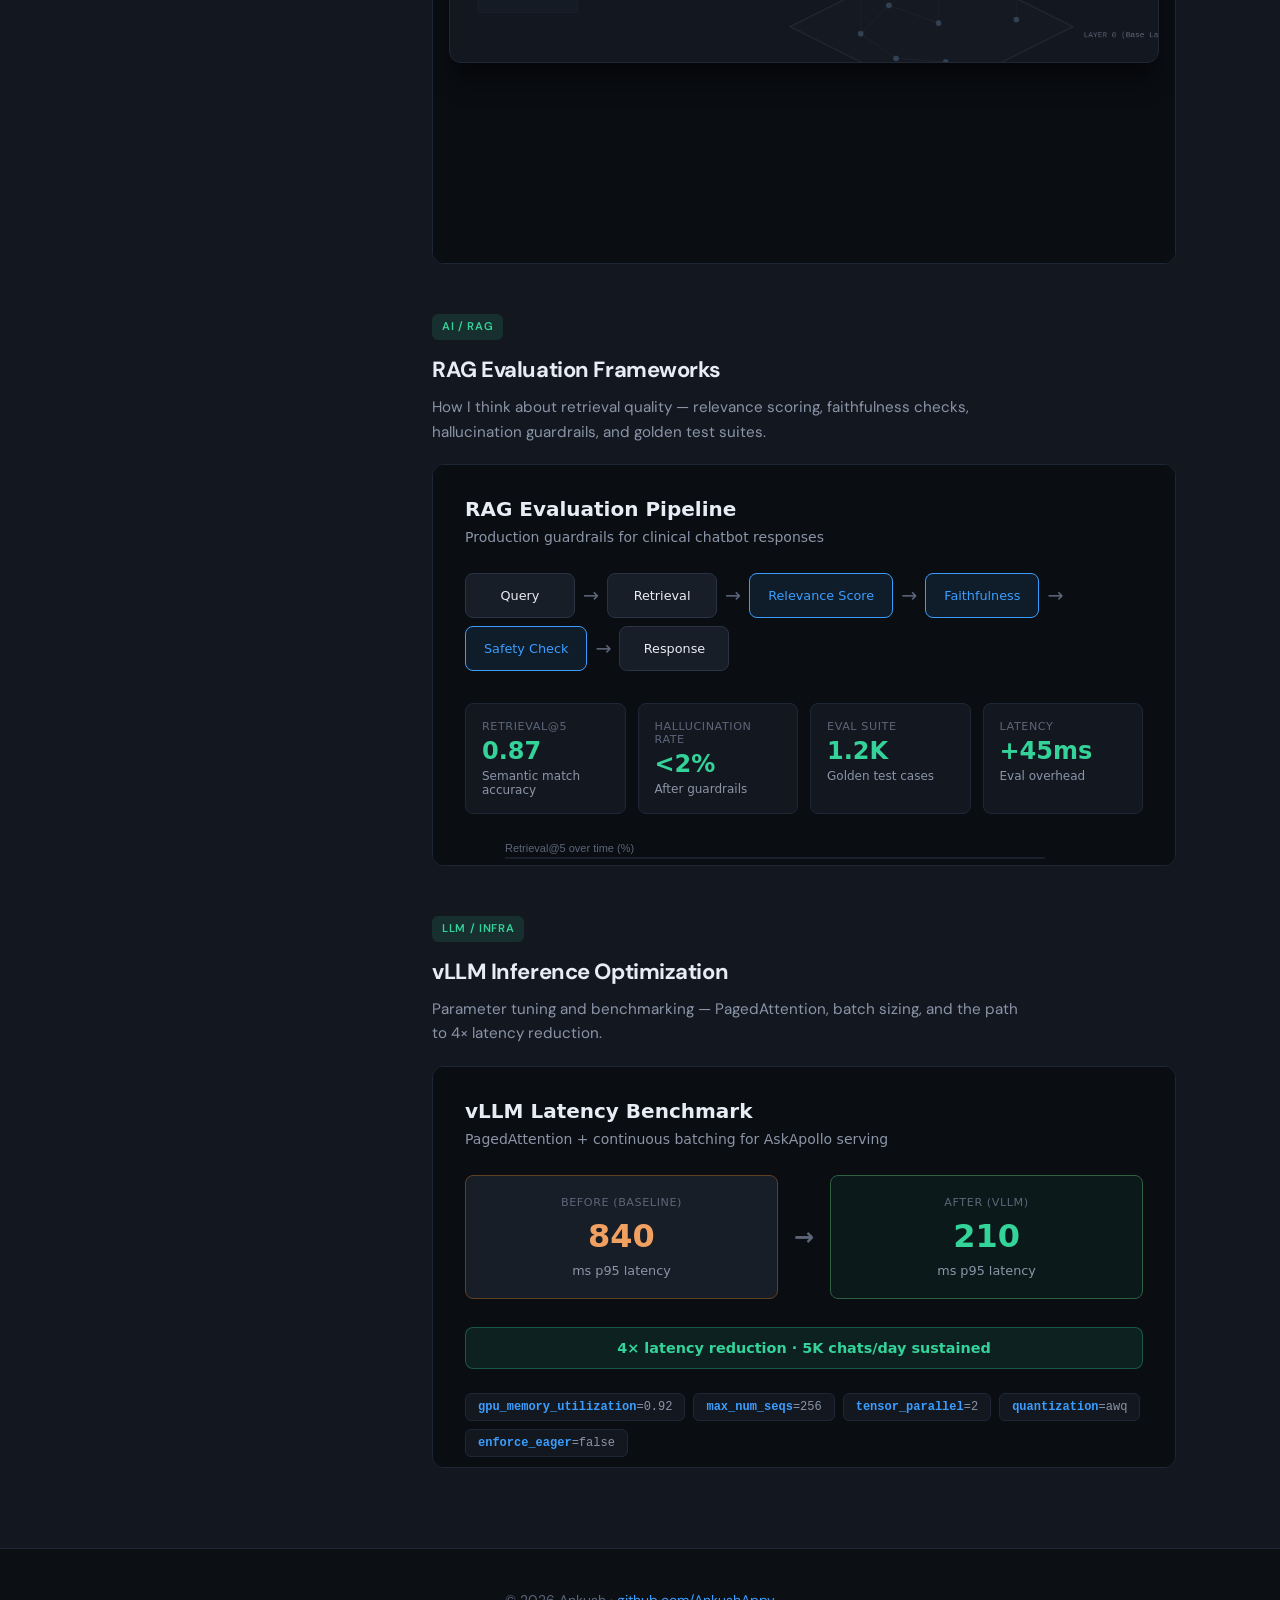
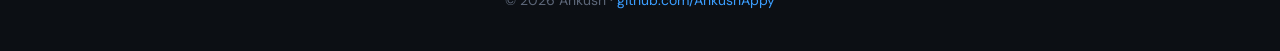
==== commit 17f85db8: "Refocus site as a personal learning page. Remove resume-style experience and company sections, add l" ====
--- a/index.html
+++ b/index.html
@@ -3,8 +3,8 @@
 <head>
   <meta charset="UTF-8">
   <meta name="viewport" content="width=device-width, initial-scale=1.0">
-  <meta name="description" content="Ankush — Principal Software Engineer building AI systems at Apollo 24|7">
-  <title>Ankush | Principal Software Engineer</title>
+  <meta name="description" content="Ankush — a learner who builds visual deep-dives into AI, systems, and ideas worth understanding.">
+  <title>Ankush | Learning Page</title>
   <link rel="preconnect" href="https://fonts.googleapis.com">
   <link rel="preconnect" href="https://fonts.gstatic.com" crossorigin>
   <link href="https://fonts.googleapis.com/css2?family=DM+Sans:ital,opsz,wght@0,9..40,400;0,9..40,500;0,9..40,600;0,9..40,700;1,9..40,400&family=JetBrains+Mono:wght@400;500&display=swap" rel="stylesheet">
@@ -18,272 +18,166 @@
         <span></span><span></span><span></span>
       </button>
       <ul class="nav-links">
-        <li><a href="#about">About</a></li>
-        <li><a href="#experience">Experience</a></li>
-        <li><a href="#skills">Skills</a></li>
-        <li><a href="#learnings">Learnings</a></li>
+        <li><a href="#about">Who I am</a></li>
+        <li><a href="#what-i-learn">What I learn</a></li>
+        <li><a href="#risks">Risks I take</a></li>
+        <li><a href="#topics">Topics</a></li>
       </ul>
     </nav>
   </header>
 
   <main>
-    <!-- Hero -->
     <section id="about" class="hero">
       <div class="container">
-        <p class="hero-eyebrow">Principal Software Engineer</p>
-        <h1 class="hero-title">Building AI systems that scale in healthcare</h1>
+        <p class="hero-eyebrow">Learning page</p>
+        <h1 class="hero-title">I learn by building things I can see</h1>
         <p class="hero-subtitle">
-          Architecting clinical intelligence, multi-agent chatbots, and RAG pipelines at
-          <strong>Apollo 24|7</strong>. 10+ years shipping production backends, ML systems, and data platforms.
+          Not a résumé. Not a portfolio of employers. This is a running log of what I'm curious about,
+          what I'm willing to bet on before it's proven, and the visual explanations I make to understand it.
         </p>
-        <div class="hero-meta">
-          <span class="meta-item">
-            <svg width="16" height="16" viewBox="0 0 24 24" fill="none" stroke="currentColor" stroke-width="2"><path d="M21 10c0 7-9 13-9 13s-9-6-9-13a9 9 0 0 1 18 0z"/><circle cx="12" cy="10" r="3"/></svg>
-            Bengaluru, India
-          </span>
-          <span class="meta-item">
-            <svg width="16" height="16" viewBox="0 0 24 24" fill="none" stroke="currentColor" stroke-width="2"><rect x="2" y="7" width="20" height="14" rx="2"/><path d="M16 7V5a2 2 0 0 0-2-2h-4a2 2 0 0 0-2 2v2"/></svg>
-            Full-time · On-site
-          </span>
+        <div class="hero-pillars">
+          <div class="pillar">
+            <span class="pillar-label">Orientation</span>
+            <span class="pillar-value">Depth over breadth</span>
+          </div>
+          <div class="pillar">
+            <span class="pillar-label">Method</span>
+            <span class="pillar-value">Prototype → benchmark → explain</span>
+          </div>
+          <div class="pillar">
+            <span class="pillar-label">Output</span>
+            <span class="pillar-value">Canvas notes &amp; deep-dives</span>
+          </div>
         </div>
         <div class="hero-actions">
-          <a href="#experience" class="btn btn-primary">View experience</a>
-          <a href="#learnings" class="btn btn-secondary">Explore learnings</a>
-        </div>
-      </div>
-    </section>
-
-    <!-- Experience -->
-    <section id="experience" class="section experience-section">
+          <a href="#topics" class="btn btn-primary">Browse topics</a>
+          <a href="#what-i-learn" class="btn btn-secondary">What I learn</a>
+        </div>
+      </div>
+    </section>
+
+    <section id="what-i-learn" class="section learn-about-section">
       <div class="container">
         <div class="section-header">
-          <h2>Experience</h2>
-          <p>A decade of building backends, ML pipelines, and AI products from early-stage startups to enterprise scale.</p>
-        </div>
-
-        <div class="timeline">
-          <!-- Apollo 24|7 -->
-          <article class="timeline-item featured">
-            <div class="timeline-marker">
-              <div class="company-logo apollo">
-                <img src="assets/img/logos/apollo.png" alt="Apollo 24|7 logo" width="56" height="56">
-              </div>
-            </div>
-            <div class="timeline-content">
-              <div class="timeline-header">
-                <div>
-                  <h3>Principal Software Engineer</h3>
-                  <p class="company">Apollo 24|7 · Full-time</p>
-                </div>
-                <time datetime="2020-04">Apr 2020 – Present · 6 yrs 3 mos</time>
-              </div>
-              <p class="location">Bengaluru, Karnataka, India · On-site</p>
-
-              <div class="role-block">
-                <h4>AskApollo — AI Clinical Chatbot</h4>
-                <ul>
-                  <li>Architected and deployed AskApollo, an AI clinical chatbot with complex orchestration and tool-calling workflows, handling <strong>4,000–5,000 chats/day</strong>.</li>
-                  <li>Expanded to multimodal inputs: voice-to-text, PDF parsing, and image processing. Engineered dialogue to deliver direct answers, dynamic follow-ups, and recommendations for doctors, lab tests, and medical products.</li>
-                  <li>Built an AI suggestions service across <strong>20+ entry points</strong> on the Apollo247 app, scaling to <strong>1–2 Lakh (100K–200K) API calls daily</strong>.</li>
-                  <li>Orchestrated integration of <strong>5+ domain-specific chatbots</strong> with seamless automated handoff for intent routing and context preservation.</li>
-                  <li>Incorporated advanced RAG pipelines (semantic search) and evaluation frameworks for response quality, safety, and hallucination guardrails.</li>
-                  <li>Optimized LLM inference with vLLM, achieving <strong>4× latency reduction</strong>. Prototyping autonomous workflows with DSPy.</li>
-                  <li>Developed <strong>Sympai</strong>, a multi-agent symptom checker powered by embeddings and semantic search, migrating from legacy Neo4j knowledge graph and NLP models.</li>
-                </ul>
-                <div class="stack-tags">
-                  <span>vLLM</span><span>LangGraph</span><span>Qwen/OpenAI</span><span>RAG</span><span>Multi-agent</span>
-                  <span>Golang</span><span>Python</span><span>Neo4j</span><span>MongoDB</span><span>Postgres</span>
-                  <span>BigQuery</span><span>Pub/Sub</span><span>Redis</span><span>GCP</span><span>ELK</span>
-                  <span>REST</span><span>GraphQL</span>
-                </div>
-              </div>
-
-              <div class="role-block">
-                <h4>CIE — Clinical Intelligence Engine</h4>
-                <ul>
-                  <li>Built symptom and disease prediction models by parsing real Apollo 247 patient data.</li>
-                  <li>Engineered pipelines for parsing, NER, aggregation, and modeling on patient data.</li>
-                  <li>Built pipeline to load parsed patient data into Neo4j knowledge graph.</li>
-                  <li>Developed internal tools for doctors to build and maintain the knowledge base.</li>
-                </ul>
-                <div class="stack-tags">
-                  <span>Golang</span><span>Python</span><span>MongoDB</span><span>Postgres</span><span>Neo4j</span>
-                  <span>BigQuery</span><span>Pub/Sub</span><span>Redis</span>
-                </div>
-              </div>
-            </div>
-          </article>
-
-          <!-- Tenzai Systems -->
-          <article class="timeline-item">
-            <div class="timeline-marker">
-              <div class="company-logo tenzai">
-                <img src="assets/img/logos/tenzai.png" alt="Tenzai Systems logo" width="56" height="56">
-              </div>
-            </div>
-            <div class="timeline-content">
-              <div class="timeline-header">
-                <div>
-                  <h3>Senior Software Engineer</h3>
-                  <p class="company">Tenzai Systems</p>
-                </div>
-                <time datetime="2019-06">Jun 2019 – Mar 2020 · 10 mos</time>
-              </div>
-              <p class="location">Bengaluru Area, India</p>
-              <p class="role-summary">Early-stage startup. Founding employee and backend engineer building enterprise virtual assistants.</p>
-              <ul>
-                <li>Scraped news, stocks, and market data periodically into MongoDB; trained models, tagged news, calculated statistics and insights; built chatbot with spaCy/NLTK, Socket.io, and Flask REST APIs; cached charts on Redis.</li>
-                <li>Scraped financial concall transcripts via Textract; extracted facts, Q&A, and names; built document search with Elasticsearch and Flask APIs.</li>
-                <li>Built Text-to-SQL parser/processor using spaCy for NER and POS tagging with pandas and numpy.</li>
-              </ul>
-              <div class="stack-tags">
-                <span>Python</span><span>Flask</span><span>Celery</span><span>Scrapy</span><span>MongoDB</span>
-                <span>Redis</span><span>Elasticsearch</span><span>Docker</span><span>GCP</span><span>spaCy</span>
-                <span>NLTK</span><span>PyTorch</span><span>Socket.io</span>
-              </div>
-            </div>
-          </article>
-
-          <!-- Marlabs -->
-          <article class="timeline-item">
-            <div class="timeline-marker">
-              <div class="company-logo marlabs">
-                <img src="assets/img/logos/marlabs.png" alt="Marlabs Inc. logo" width="56" height="56">
-              </div>
-            </div>
-            <div class="timeline-content">
-              <div class="timeline-header">
-                <div>
-                  <h3>Sr. Software Engineer</h3>
-                  <p class="company">Marlabs Inc.</p>
-                </div>
-                <time datetime="2017-03">Mar 2017 – May 2019 · 2 yrs 3 mos</time>
-              </div>
-              <p class="location">Bengaluru, Karnataka, India</p>
-              <ul>
-                <li>Designed and implemented backend REST APIs from scratch in Django (DRF) for mAdvisor.</li>
-                <li>Owned all backend activities: servers, databases, AWS, and documentation.</li>
-                <li>Dockerized system (API, databases, Hadoop); automated deployment.</li>
-                <li>Exploratory data analysis; legacy R-to-Python conversion; ML enthusiast.</li>
-              </ul>
-              <div class="stack-tags">
-                <span>Python</span><span>Django DRF</span><span>Celery</span><span>Redis</span><span>MySQL</span>
-                <span>AWS</span><span>Docker</span><span>Nginx</span><span>Airflow</span><span>Elasticsearch</span>
-                <span>PowerBI</span><span>Pandas</span>
-              </div>
-            </div>
-          </article>
-
-          <!-- Loktra -->
-          <article class="timeline-item">
-            <div class="timeline-marker">
-              <div class="company-logo loktra">
-                <img src="assets/img/logos/loktra.png" alt="Loktra logo" width="56" height="56">
-              </div>
-            </div>
-            <div class="timeline-content">
-              <div class="timeline-header">
-                <div>
-                  <h3>Software Engineer</h3>
-                  <p class="company">Loktra</p>
-                </div>
-                <time datetime="2016-07">Jul 2016 – Feb 2017 · 8 mos</time>
-              </div>
-              <p class="location">Bengaluru Area, India</p>
-              <ul>
-                <li>Early employee involved in concept and design of key features.</li>
-                <li>Designed and implemented Flask (Python) backend; owned servers, databases, AWS, and documentation.</li>
-                <li>Automated deployment with Fabric, Jenkins, and Docker.</li>
-                <li>Implemented UI features using Google/OSM maps and APIs.</li>
-              </ul>
-            </div>
-          </article>
-
-          <!-- Dolcera -->
-          <article class="timeline-item">
-            <div class="timeline-marker">
-              <div class="company-logo dolcera">
-                <img src="assets/img/logos/dolcera.png" alt="Dolcera logo" width="56" height="56">
-              </div>
-            </div>
-            <div class="timeline-content">
-              <div class="timeline-header">
-                <div>
-                  <h3>Analyst</h3>
-                  <p class="company">Dolcera</p>
-                </div>
-                <time datetime="2014-07">Jul 2014 – Jun 2016 · 2 yrs</time>
-              </div>
-              <p class="location">Greater Hyderabad Area, India</p>
-              <ul>
-                <li>Landscape analysis; validity/invalidity patent searches.</li>
-                <li>Managed patent portfolios for multiple companies.</li>
-                <li>Experience with Micropat, WIPO, JP, EPSpace, Delphion, and non-patent databases.</li>
-              </ul>
-            </div>
-          </article>
-        </div>
-      </div>
-    </section>
-
-    <!-- Skills -->
-    <section id="skills" class="section skills-section">
+          <h2>What I learn</h2>
+          <p>Topics I keep returning to — not because they're trendy, but because understanding them changes how I think.</p>
+        </div>
+        <div class="interest-grid">
+          <article class="interest-card">
+            <span class="interest-icon">◎</span>
+            <h3>How intelligence is built</h3>
+            <p>LLMs, agents, tool-calling, multi-step reasoning. I'm less interested in demos and more in orchestration — how systems decide, route, and recover.</p>
+            <ul class="interest-tags">
+              <li>LangGraph</li>
+              <li>Multi-agent</li>
+              <li>DSPy</li>
+            </ul>
+          </article>
+          <article class="interest-card">
+            <span class="interest-icon">◈</span>
+            <h3>How retrieval actually works</h3>
+            <p>RAG isn't "embed and pray." I learn by tracing the full path — chunking, indexing, HNSW layers, eval suites, hallucination guardrails.</p>
+            <ul class="interest-tags">
+              <li>RAG</li>
+              <li>HNSW</li>
+              <li>Evals</li>
+            </ul>
+          </article>
+          <article class="interest-card">
+            <span class="interest-icon">⬡</span>
+            <h3>How systems perform under load</h3>
+            <p>Inference latency, throughput, parameter tuning. I benchmark before I commit — vLLM, batching strategies, the gap between "works locally" and "works at scale."</p>
+            <ul class="interest-tags">
+              <li>vLLM</li>
+              <li>Benchmarking</li>
+              <li>Infra</li>
+            </ul>
+          </article>
+          <article class="interest-card">
+            <span class="interest-icon">◇</span>
+            <h3>How knowledge is structured</h3>
+            <p>Knowledge graphs, embeddings, semantic search. Moving from rigid schemas to flexible retrieval — and knowing when each approach breaks.</p>
+            <ul class="interest-tags">
+              <li>Neo4j</li>
+              <li>Embeddings</li>
+              <li>Graphs</li>
+            </ul>
+          </article>
+        </div>
+      </div>
+    </section>
+
+    <section id="risks" class="section risks-section">
       <div class="container">
         <div class="section-header">
-          <h2>Core Expertise</h2>
-          <p>Spanning AI/ML systems, backend engineering, and data infrastructure.</p>
-        </div>
-        <div class="skills-grid">
-          <div class="skill-card">
-            <h3>AI &amp; ML</h3>
-            <p>LLMs, RAG, multi-agent systems, vLLM, DSPy, embeddings, semantic search, evaluation frameworks, NLP/NER</p>
-          </div>
-          <div class="skill-card">
-            <h3>Backend &amp; APIs</h3>
-            <p>Golang, Python, Flask, Django DRF, REST, GraphQL, microservices, Celery, Socket.io</p>
-          </div>
-          <div class="skill-card">
-            <h3>Data &amp; Infra</h3>
-            <p>Neo4j, MongoDB, Postgres, BigQuery, Redis, Elasticsearch, Pub/Sub, GCP, AWS, Docker, ELK</p>
-          </div>
-          <div class="skill-card">
-            <h3>Engineering</h3>
-            <p>System design, orchestration, tool-calling workflows, knowledge graphs, data pipelines, benchmarking</p>
-          </div>
-        </div>
-      </div>
-    </section>
-
-    <!-- Learnings -->
-    <section id="learnings" class="section learnings-section">
+          <h2>Risks I take</h2>
+          <p>Learning only happens at the edge of what you already know. These are the bets I'm comfortable making.</p>
+        </div>
+        <div class="risks-list">
+          <article class="risk-item">
+            <div class="risk-marker">01</div>
+            <div class="risk-body">
+              <h3>Prototype before the playbook exists</h3>
+              <p>I try frameworks and ideas while they're still rough — DSPy for autonomous workflows, new agent patterns, experimental eval pipelines. I'd rather break something in a notebook than ship blind faith to production.</p>
+            </div>
+          </article>
+          <article class="risk-item">
+            <div class="risk-marker">02</div>
+            <div class="risk-body">
+              <h3>Replace what already works</h3>
+              <p>Migrating legacy systems — Neo4j knowledge graphs to embedding-based search, old NLP pipelines to LLM orchestration. The risk is downtime and regression; the reward is a system you actually understand.</p>
+            </div>
+          </article>
+          <article class="risk-item">
+            <div class="risk-marker">03</div>
+            <div class="risk-body">
+              <h3>Benchmark, then decide</h3>
+              <p>I don't pick tools by hype. I run latency sweeps, retrieval@k evals, and load tests — then commit. The risk is time spent measuring; the alternative is guessing at scale.</p>
+            </div>
+          </article>
+          <article class="risk-item">
+            <div class="risk-marker">04</div>
+            <div class="risk-body">
+              <h3>Explain it visually or I don't get it</h3>
+              <p>Every topic on this page has a canvas — animated pipelines, isometric graphs, before/after charts. If I can't draw the flow, I probably don't understand it yet.</p>
+            </div>
+          </article>
+        </div>
+      </div>
+    </section>
+
+    <section id="topics" class="section learnings-section">
       <div class="container learnings-layout">
-        <aside class="learnings-toc" aria-label="Learnings table of contents">
+        <aside class="learnings-toc" aria-label="Topics table of contents">
           <div class="toc-sticky">
-            <h2>Learnings</h2>
-            <p class="toc-desc">Notes, explorations, and visual deep-dives. New topics appear here as they're added.</p>
+            <h2>Topics</h2>
+            <p class="toc-desc">Visual deep-dives. Click a topic to jump below — new ones get added as I learn.</p>
             <nav>
-              <ol id="learnings-toc-list" class="toc-list">
-                <!-- Topics are auto-populated from learning articles below -->
-              </ol>
+              <ol id="learnings-toc-list" class="toc-list"></ol>
             </nav>
-            <p class="toc-hint">Copy <code>learnings/_template.html</code> to add new topics.</p>
+            <p class="toc-hint">Copy <code>learnings/_template.html</code> to add a topic.</p>
           </div>
         </aside>
 
         <div class="learnings-content">
-          <!--
-            ADD NEW LEARNING TOPICS HERE
-            Copy learnings/_template.html, save as learnings/your-topic.html,
-            then add an article block below following this pattern.
-          -->
+          <article id="topic-hnsw-rag" class="learning-topic" data-title="HNSW &amp; RAG Pipeline">
+            <header class="learning-header">
+              <span class="learning-tag">Vector DB / RAG</span>
+              <h3>HNSW &amp; RAG Pipeline</h3>
+              <p>End-to-end animated walkthrough: document ingestion, chunking, embedding, HNSW indexing, and layered approximate nearest-neighbor search.</p>
+            </header>
+            <div class="learning-canvas learning-canvas--tall">
+              <iframe src="learnings/hnsw-rag.html" title="HNSW and RAG pipeline visualization" loading="lazy"></iframe>
+            </div>
+          </article>
 
           <article id="topic-rag-evals" class="learning-topic" data-title="RAG Evaluation Frameworks">
             <header class="learning-header">
               <span class="learning-tag">AI / RAG</span>
               <h3>RAG Evaluation Frameworks</h3>
-              <p>Benchmarking retrieval quality, hallucination guardrails, and response safety in production clinical chatbots.</p>
+              <p>How I think about retrieval quality — relevance scoring, faithfulness checks, hallucination guardrails, and golden test suites.</p>
             </header>
-            <div class="learning-canvas" data-src="learnings/rag-evals.html">
+            <div class="learning-canvas">
               <iframe src="learnings/rag-evals.html" title="RAG Evaluation Frameworks visualization" loading="lazy"></iframe>
             </div>
           </article>
@@ -292,15 +186,15 @@
             <header class="learning-header">
               <span class="learning-tag">LLM / Infra</span>
               <h3>vLLM Inference Optimization</h3>
-              <p>Parameter tuning and benchmarking that achieved 4× latency reduction for high-throughput chat serving.</p>
+              <p>Parameter tuning and benchmarking — PagedAttention, batch sizing, and the path to 4× latency reduction.</p>
             </header>
-            <div class="learning-canvas" data-src="learnings/vllm-optimization.html">
+            <div class="learning-canvas">
               <iframe src="learnings/vllm-optimization.html" title="vLLM Optimization visualization" loading="lazy"></iframe>
             </div>
           </article>
 
           <div class="learnings-empty" id="learnings-empty" hidden>
-            <p>No learning topics yet. Add your first topic to get started.</p>
+            <p>No topics yet. The first canvas deep-dive goes here.</p>
           </div>
         </div>
       </div>
--- a/assets/css/style.css
+++ b/assets/css/style.css
@@ -147,22 +147,37 @@
 
 .hero-subtitle strong { color: var(--text); font-weight: 600; }
 
-.hero-meta {
+.hero-pillars {
   display: flex;
   flex-wrap: wrap;
-  gap: 20px;
+  gap: 12px;
   margin-bottom: 36px;
 }
 
-.meta-item {
-  display: flex;
-  align-items: center;
-  gap: 8px;
+.pillar {
+  display: flex;
+  flex-direction: column;
+  gap: 4px;
+  padding: 14px 18px;
+  background: var(--bg-card);
+  border: 1px solid var(--border-subtle);
+  border-radius: var(--radius-sm);
+  min-width: 160px;
+}
+
+.pillar-label {
+  font-size: 0.7rem;
+  font-weight: 600;
+  text-transform: uppercase;
+  letter-spacing: 0.06em;
+  color: var(--text-faint);
+}
+
+.pillar-value {
   font-size: 0.9rem;
-  color: var(--text-muted);
-}
-
-.meta-item svg { opacity: 0.7; }
+  font-weight: 500;
+  color: var(--text);
+}
 
 .hero-actions { display: flex; gap: 12px; flex-wrap: wrap; }
 
@@ -218,149 +233,56 @@
   max-width: 560px;
 }
 
-/* ── Timeline / Experience ───────────────────────────────────── */
-.experience-section { background: var(--bg-elevated); }
-
-.timeline {
-  display: flex;
-  flex-direction: column;
-  gap: 0;
-}
-
-.timeline-item {
+/* ── What I learn ────────────────────────────────────────────── */
+.learn-about-section { background: var(--bg-elevated); }
+
+.interest-grid {
   display: grid;
-  grid-template-columns: 56px 1fr;
-  gap: 24px;
-  padding-bottom: 48px;
-  position: relative;
-}
-
-.timeline-item:not(:last-child)::before {
-  content: "";
-  position: absolute;
-  left: 27px;
-  top: 56px;
-  bottom: 0;
-  width: 2px;
-  background: var(--border-subtle);
-}
-
-.timeline-marker { position: relative; z-index: 1; }
-
-.company-logo {
-  width: 56px;
-  height: 56px;
-  border-radius: var(--radius-sm);
-  display: flex;
-  align-items: center;
-  justify-content: center;
-  border: 1px solid var(--border);
-  background: #fff;
-  overflow: hidden;
-  flex-shrink: 0;
-}
-
-.company-logo img {
-  width: 100%;
-  height: 100%;
-  object-fit: contain;
-  padding: 6px;
-}
-
-.timeline-content {
+  grid-template-columns: repeat(auto-fit, minmax(260px, 1fr));
+  gap: 20px;
+}
+
+.interest-card {
   background: var(--bg-card);
   border: 1px solid var(--border-subtle);
   border-radius: var(--radius);
-  padding: 28px 32px;
-  transition: border-color var(--transition);
-}
-
-.timeline-item.featured .timeline-content {
+  padding: 28px;
+  transition: all var(--transition);
+}
+
+.interest-card:hover {
   border-color: var(--border);
-  box-shadow: var(--shadow);
-}
-
-.timeline-content:hover { border-color: var(--border); }
-
-.timeline-header {
-  display: flex;
-  justify-content: space-between;
-  align-items: flex-start;
-  gap: 16px;
-  margin-bottom: 8px;
-  flex-wrap: wrap;
-}
-
-.timeline-header h3 {
-  font-size: 1.125rem;
+  transform: translateY(-2px);
+}
+
+.interest-icon {
+  display: block;
+  font-size: 1.25rem;
+  color: var(--accent);
+  margin-bottom: 14px;
+}
+
+.interest-card h3 {
+  font-size: 1.05rem;
   font-weight: 600;
-  margin-bottom: 2px;
-}
-
-.company {
-  color: var(--accent);
-  font-size: 0.9rem;
-  font-weight: 500;
-}
-
-.timeline-header time {
-  font-size: 0.8rem;
-  color: var(--text-faint);
-  font-family: var(--mono);
-  white-space: nowrap;
-}
-
-.location, .role-summary {
+  margin-bottom: 10px;
+}
+
+.interest-card p {
   font-size: 0.875rem;
   color: var(--text-muted);
+  line-height: 1.6;
   margin-bottom: 16px;
 }
 
-.role-block { margin-top: 24px; }
-
-.role-block h4 {
-  font-size: 0.95rem;
-  font-weight: 600;
-  color: var(--green);
-  margin-bottom: 12px;
-}
-
-.timeline-content ul {
-  list-style: none;
-  display: flex;
-  flex-direction: column;
-  gap: 10px;
-}
-
-.timeline-content li {
-  font-size: 0.9rem;
-  color: var(--text-muted);
-  padding-left: 18px;
-  position: relative;
-}
-
-.timeline-content li::before {
-  content: "";
-  position: absolute;
-  left: 0;
-  top: 9px;
-  width: 6px;
-  height: 6px;
-  border-radius: 50%;
-  background: var(--accent);
-  opacity: 0.6;
-}
-
-.timeline-content li strong { color: var(--text); font-weight: 600; }
-
-.stack-tags {
+.interest-tags {
   display: flex;
   flex-wrap: wrap;
   gap: 8px;
-  margin-top: 16px;
-}
-
-.stack-tags span {
+  list-style: none;
+}
+
+.interest-tags li {
   font-size: 0.75rem;
   font-family: var(--mono);
   padding: 4px 10px;
@@ -370,37 +292,55 @@
   border: 1px solid rgba(59, 158, 255, 0.2);
 }
 
-/* ── Skills ──────────────────────────────────────────────────── */
-.skills-grid {
+/* ── Risks ───────────────────────────────────────────────────── */
+.risks-section { background: var(--bg); }
+
+.risks-list {
+  display: flex;
+  flex-direction: column;
+  gap: 20px;
+}
+
+.risk-item {
   display: grid;
-  grid-template-columns: repeat(auto-fit, minmax(240px, 1fr));
-  gap: 20px;
-}
-
-.skill-card {
+  grid-template-columns: 56px 1fr;
+  gap: 24px;
+  align-items: start;
   background: var(--bg-card);
   border: 1px solid var(--border-subtle);
   border-radius: var(--radius);
-  padding: 28px;
-  transition: all var(--transition);
-}
-
-.skill-card:hover {
-  border-color: var(--border);
-  transform: translateY(-2px);
-}
-
-.skill-card h3 {
-  font-size: 1rem;
+  padding: 28px 32px;
+  transition: border-color var(--transition);
+}
+
+.risk-item:hover { border-color: var(--border); }
+
+.risk-marker {
+  font-family: var(--mono);
+  font-size: 0.85rem;
+  font-weight: 500;
+  color: var(--accent);
+  background: var(--accent-soft);
+  border: 1px solid rgba(59, 158, 255, 0.2);
+  border-radius: var(--radius-sm);
+  width: 56px;
+  height: 56px;
+  display: flex;
+  align-items: center;
+  justify-content: center;
+  flex-shrink: 0;
+}
+
+.risk-body h3 {
+  font-size: 1.05rem;
   font-weight: 600;
-  margin-bottom: 10px;
-  color: var(--text);
-}
-
-.skill-card p {
-  font-size: 0.875rem;
-  color: var(--text-muted);
-  line-height: 1.55;
+  margin-bottom: 8px;
+}
+
+.risk-body p {
+  font-size: 0.9rem;
+  color: var(--text-muted);
+  line-height: 1.65;
 }
 
 /* ── Learnings ───────────────────────────────────────────────── */
@@ -543,6 +483,10 @@
   border: none;
   display: block;
   background: #0a0d12;
+}
+
+.learning-canvas--tall iframe {
+  height: 780px;
 }
 
 .learnings-empty {
@@ -612,20 +556,17 @@
 
   .section { padding: 56px 0; }
 
-  .timeline-item {
-    grid-template-columns: 40px 1fr;
+  .risk-item {
+    grid-template-columns: 1fr;
     gap: 16px;
+    padding: 20px;
   }
 
-  .company-logo {
-    width: 40px;
-    height: 40px;
-    font-size: 0.65rem;
+  .risk-marker {
+    width: 44px;
+    height: 44px;
+    font-size: 0.75rem;
   }
 
-  .timeline-item:not(:last-child)::before { left: 19px; top: 44px; }
-
-  .timeline-content { padding: 20px; }
-
-  .timeline-header { flex-direction: column; }
-}
+  .pillar { min-width: 100%; }
+}
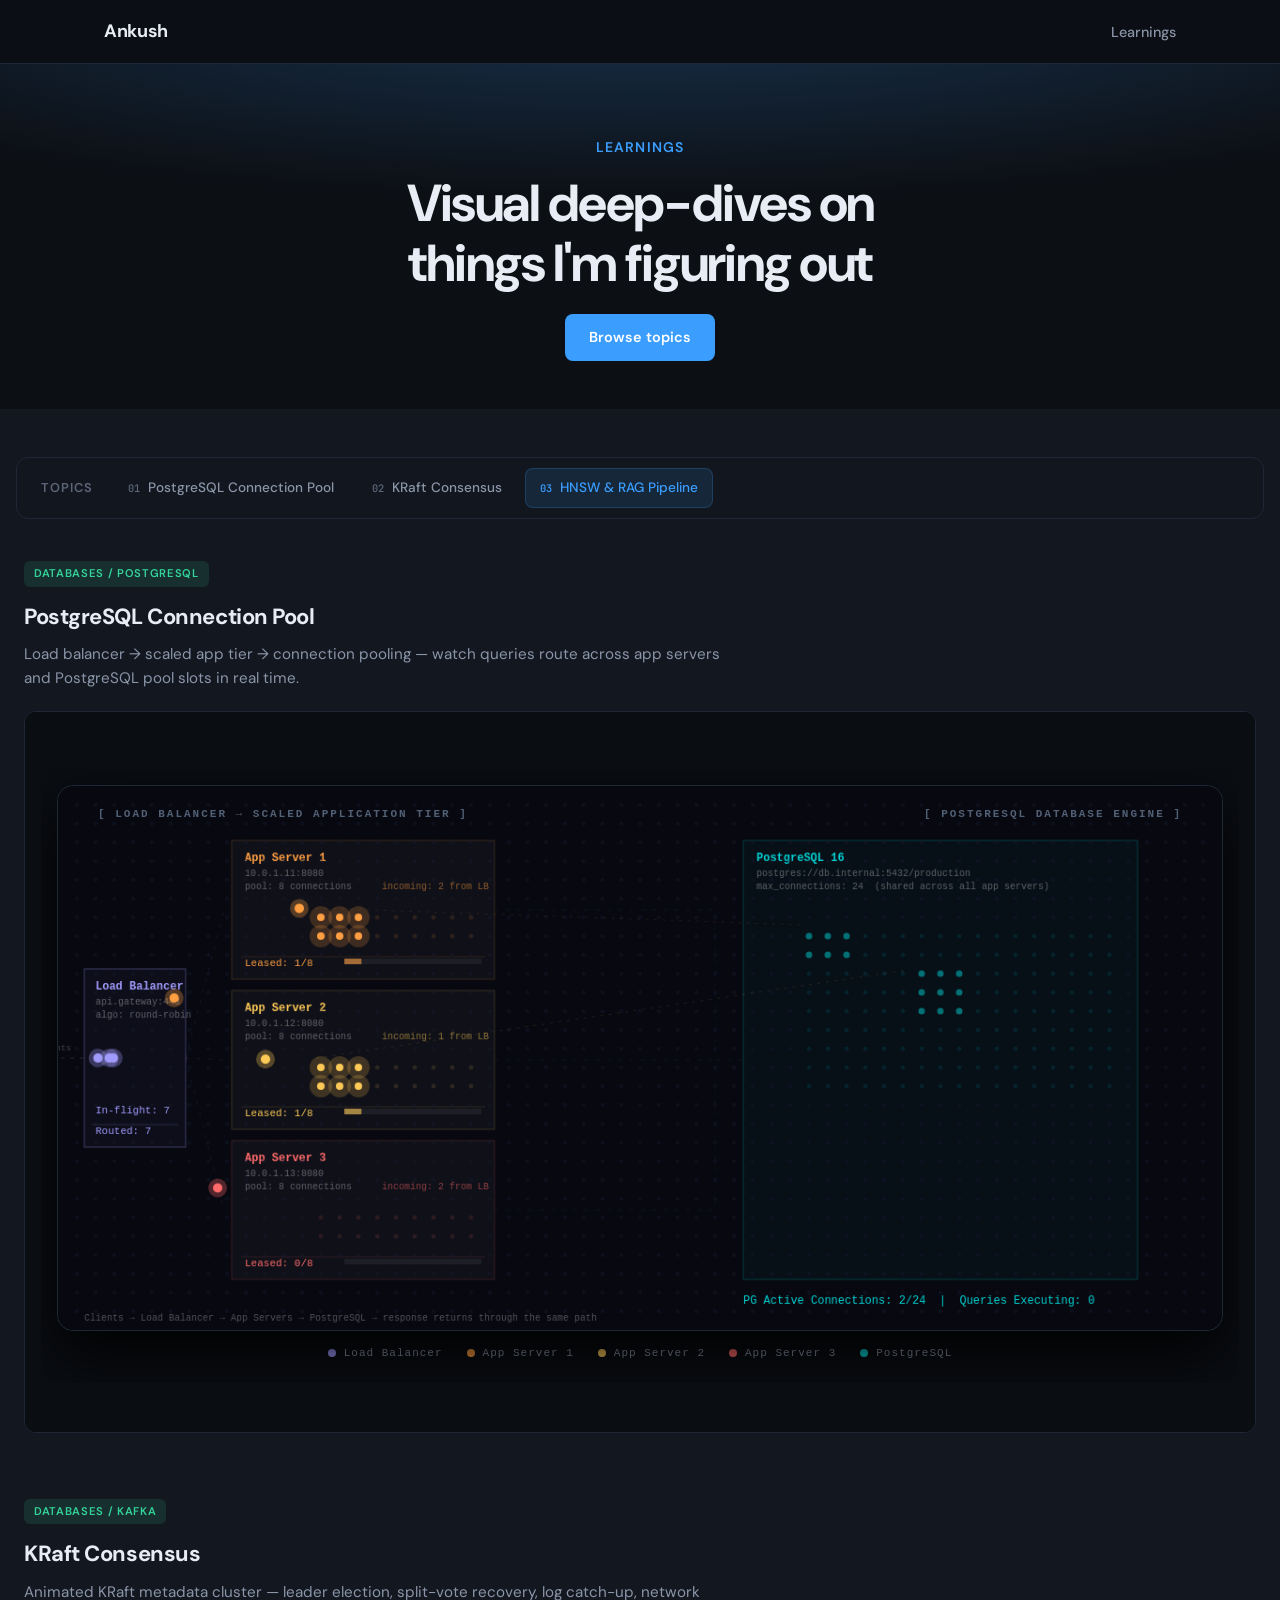
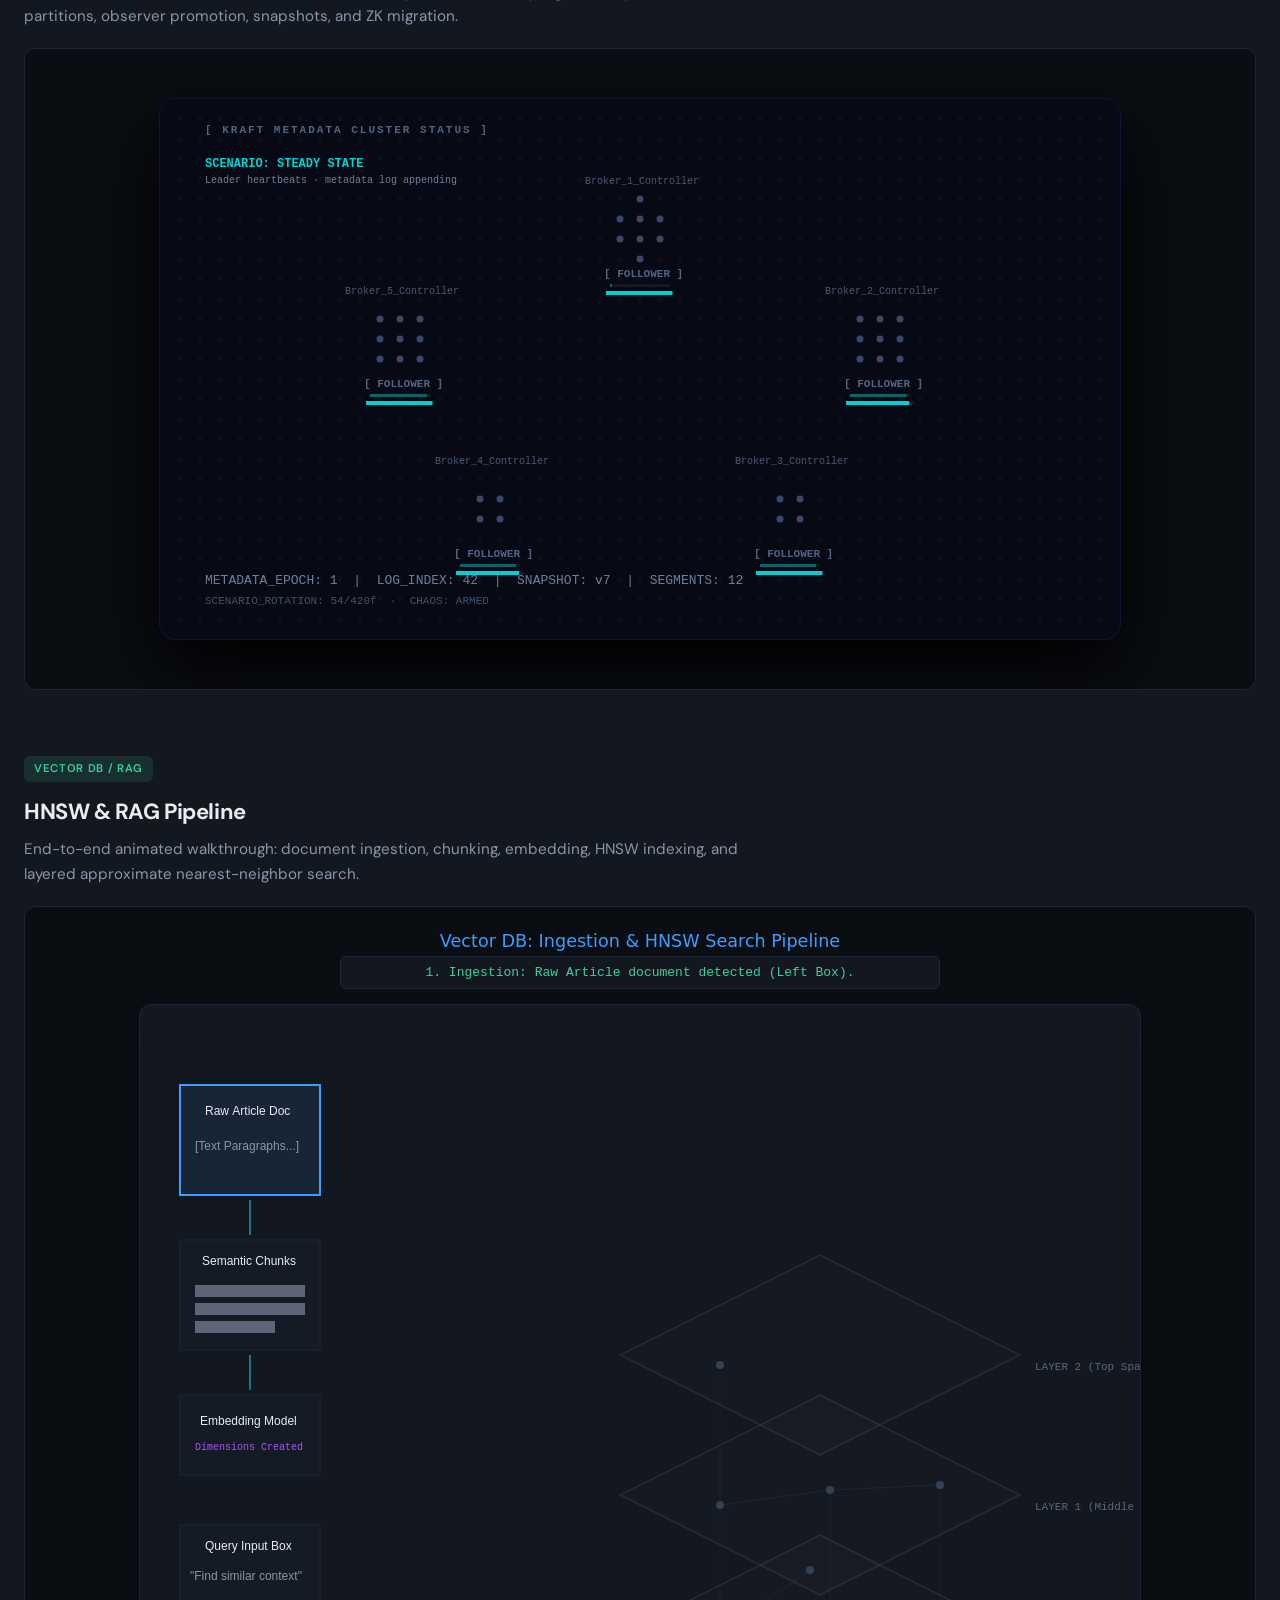
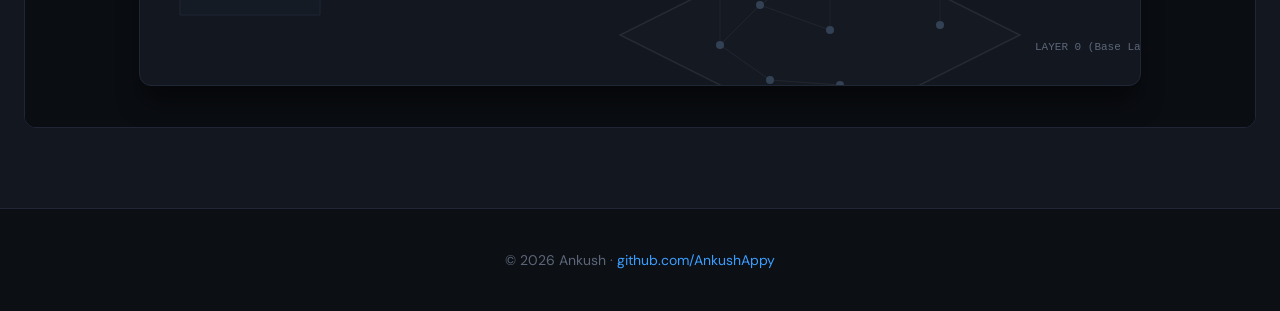
==== commit cda3aa51: "Simplify learnings page and expand canvas topics. Strip resume-style sections, add KRaft and Postgre" ====
--- a/index.html
+++ b/index.html
@@ -3,8 +3,8 @@
 <head>
   <meta charset="UTF-8">
   <meta name="viewport" content="width=device-width, initial-scale=1.0">
-  <meta name="description" content="Ankush — a learner who builds visual deep-dives into AI, systems, and ideas worth understanding.">
-  <title>Ankush | Learning Page</title>
+  <meta name="description" content="Ankush — visual deep-dives and learnings on AI, systems, and ideas worth understanding.">
+  <title>Ankush | Learnings</title>
   <link rel="preconnect" href="https://fonts.googleapis.com">
   <link rel="preconnect" href="https://fonts.gstatic.com" crossorigin>
   <link href="https://fonts.googleapis.com/css2?family=DM+Sans:ital,opsz,wght@0,9..40,400;0,9..40,500;0,9..40,600;0,9..40,700;1,9..40,400&family=JetBrains+Mono:wght@400;500&display=swap" rel="stylesheet">
@@ -18,148 +18,54 @@
         <span></span><span></span><span></span>
       </button>
       <ul class="nav-links">
-        <li><a href="#about">Who I am</a></li>
-        <li><a href="#what-i-learn">What I learn</a></li>
-        <li><a href="#risks">Risks I take</a></li>
-        <li><a href="#topics">Topics</a></li>
+        <li><a href="#learnings">Learnings</a></li>
       </ul>
     </nav>
   </header>
 
   <main>
-    <section id="about" class="hero">
+    <section class="hero hero--compact">
       <div class="container">
-        <p class="hero-eyebrow">Learning page</p>
-        <h1 class="hero-title">I learn by building things I can see</h1>
-        <p class="hero-subtitle">
-          Not a résumé. Not a portfolio of employers. This is a running log of what I'm curious about,
-          what I'm willing to bet on before it's proven, and the visual explanations I make to understand it.
-        </p>
-        <div class="hero-pillars">
-          <div class="pillar">
-            <span class="pillar-label">Orientation</span>
-            <span class="pillar-value">Depth over breadth</span>
-          </div>
-          <div class="pillar">
-            <span class="pillar-label">Method</span>
-            <span class="pillar-value">Prototype → benchmark → explain</span>
-          </div>
-          <div class="pillar">
-            <span class="pillar-label">Output</span>
-            <span class="pillar-value">Canvas notes &amp; deep-dives</span>
-          </div>
-        </div>
+        <p class="hero-eyebrow">Learnings</p>
+        <h1 class="hero-title">Visual deep-dives on things I'm figuring out</h1>
         <div class="hero-actions">
-          <a href="#topics" class="btn btn-primary">Browse topics</a>
-          <a href="#what-i-learn" class="btn btn-secondary">What I learn</a>
+          <a href="#learnings" class="btn btn-primary">Browse topics</a>
         </div>
       </div>
     </section>
 
-    <section id="what-i-learn" class="section learn-about-section">
-      <div class="container">
-        <div class="section-header">
-          <h2>What I learn</h2>
-          <p>Topics I keep returning to — not because they're trendy, but because understanding them changes how I think.</p>
-        </div>
-        <div class="interest-grid">
-          <article class="interest-card">
-            <span class="interest-icon">◎</span>
-            <h3>How intelligence is built</h3>
-            <p>LLMs, agents, tool-calling, multi-step reasoning. I'm less interested in demos and more in orchestration — how systems decide, route, and recover.</p>
-            <ul class="interest-tags">
-              <li>LangGraph</li>
-              <li>Multi-agent</li>
-              <li>DSPy</li>
-            </ul>
-          </article>
-          <article class="interest-card">
-            <span class="interest-icon">◈</span>
-            <h3>How retrieval actually works</h3>
-            <p>RAG isn't "embed and pray." I learn by tracing the full path — chunking, indexing, HNSW layers, eval suites, hallucination guardrails.</p>
-            <ul class="interest-tags">
-              <li>RAG</li>
-              <li>HNSW</li>
-              <li>Evals</li>
-            </ul>
-          </article>
-          <article class="interest-card">
-            <span class="interest-icon">⬡</span>
-            <h3>How systems perform under load</h3>
-            <p>Inference latency, throughput, parameter tuning. I benchmark before I commit — vLLM, batching strategies, the gap between "works locally" and "works at scale."</p>
-            <ul class="interest-tags">
-              <li>vLLM</li>
-              <li>Benchmarking</li>
-              <li>Infra</li>
-            </ul>
-          </article>
-          <article class="interest-card">
-            <span class="interest-icon">◇</span>
-            <h3>How knowledge is structured</h3>
-            <p>Knowledge graphs, embeddings, semantic search. Moving from rigid schemas to flexible retrieval — and knowing when each approach breaks.</p>
-            <ul class="interest-tags">
-              <li>Neo4j</li>
-              <li>Embeddings</li>
-              <li>Graphs</li>
-            </ul>
-          </article>
-        </div>
-      </div>
-    </section>
+    <section id="learnings" class="section learnings-section">
+      <div class="container container--wide learnings-layout">
+        <nav class="learnings-toc" aria-label="Topics navigation">
+          <div class="toc-bar">
+            <h2>Topics</h2>
+            <ol id="learnings-toc-list" class="toc-list toc-list--horizontal"></ol>
+          </div>
+        </nav>
 
-    <section id="risks" class="section risks-section">
-      <div class="container">
-        <div class="section-header">
-          <h2>Risks I take</h2>
-          <p>Learning only happens at the edge of what you already know. These are the bets I'm comfortable making.</p>
-        </div>
-        <div class="risks-list">
-          <article class="risk-item">
-            <div class="risk-marker">01</div>
-            <div class="risk-body">
-              <h3>Prototype before the playbook exists</h3>
-              <p>I try frameworks and ideas while they're still rough — DSPy for autonomous workflows, new agent patterns, experimental eval pipelines. I'd rather break something in a notebook than ship blind faith to production.</p>
+        <div class="learnings-content">
+          <article id="topic-pg-connection-pool" class="learning-topic" data-title="PostgreSQL Connection Pool">
+            <header class="learning-header">
+              <span class="learning-tag">Databases / PostgreSQL</span>
+              <h3>PostgreSQL Connection Pool</h3>
+              <p>Load balancer → scaled app tier → connection pooling — watch queries route across app servers and PostgreSQL pool slots in real time.</p>
+            </header>
+            <div class="learning-canvas learning-canvas--wide">
+              <iframe src="learnings/pg-connection-pool.html" title="PostgreSQL connection pool visualizer" loading="lazy"></iframe>
             </div>
           </article>
-          <article class="risk-item">
-            <div class="risk-marker">02</div>
-            <div class="risk-body">
-              <h3>Replace what already works</h3>
-              <p>Migrating legacy systems — Neo4j knowledge graphs to embedding-based search, old NLP pipelines to LLM orchestration. The risk is downtime and regression; the reward is a system you actually understand.</p>
+
+          <article id="topic-kraft-consensus" class="learning-topic" data-title="KRaft Consensus">
+            <header class="learning-header">
+              <span class="learning-tag">Databases / Kafka</span>
+              <h3>KRaft Consensus</h3>
+              <p>Animated KRaft metadata cluster — leader election, split-vote recovery, log catch-up, network partitions, observer promotion, snapshots, and ZK migration.</p>
+            </header>
+            <div class="learning-canvas learning-canvas--medium">
+              <iframe src="learnings/kraft-consensus.html" title="KRaft consensus visualizer" loading="lazy"></iframe>
             </div>
           </article>
-          <article class="risk-item">
-            <div class="risk-marker">03</div>
-            <div class="risk-body">
-              <h3>Benchmark, then decide</h3>
-              <p>I don't pick tools by hype. I run latency sweeps, retrieval@k evals, and load tests — then commit. The risk is time spent measuring; the alternative is guessing at scale.</p>
-            </div>
-          </article>
-          <article class="risk-item">
-            <div class="risk-marker">04</div>
-            <div class="risk-body">
-              <h3>Explain it visually or I don't get it</h3>
-              <p>Every topic on this page has a canvas — animated pipelines, isometric graphs, before/after charts. If I can't draw the flow, I probably don't understand it yet.</p>
-            </div>
-          </article>
-        </div>
-      </div>
-    </section>
 
-    <section id="topics" class="section learnings-section">
-      <div class="container learnings-layout">
-        <aside class="learnings-toc" aria-label="Topics table of contents">
-          <div class="toc-sticky">
-            <h2>Topics</h2>
-            <p class="toc-desc">Visual deep-dives. Click a topic to jump below — new ones get added as I learn.</p>
-            <nav>
-              <ol id="learnings-toc-list" class="toc-list"></ol>
-            </nav>
-            <p class="toc-hint">Copy <code>learnings/_template.html</code> to add a topic.</p>
-          </div>
-        </aside>
-
-        <div class="learnings-content">
           <article id="topic-hnsw-rag" class="learning-topic" data-title="HNSW &amp; RAG Pipeline">
             <header class="learning-header">
               <span class="learning-tag">Vector DB / RAG</span>
@@ -168,28 +74,6 @@
             </header>
             <div class="learning-canvas learning-canvas--tall">
               <iframe src="learnings/hnsw-rag.html" title="HNSW and RAG pipeline visualization" loading="lazy"></iframe>
-            </div>
-          </article>
-
-          <article id="topic-rag-evals" class="learning-topic" data-title="RAG Evaluation Frameworks">
-            <header class="learning-header">
-              <span class="learning-tag">AI / RAG</span>
-              <h3>RAG Evaluation Frameworks</h3>
-              <p>How I think about retrieval quality — relevance scoring, faithfulness checks, hallucination guardrails, and golden test suites.</p>
-            </header>
-            <div class="learning-canvas">
-              <iframe src="learnings/rag-evals.html" title="RAG Evaluation Frameworks visualization" loading="lazy"></iframe>
-            </div>
-          </article>
-
-          <article id="topic-vllm-optimization" class="learning-topic" data-title="vLLM Inference Optimization">
-            <header class="learning-header">
-              <span class="learning-tag">LLM / Infra</span>
-              <h3>vLLM Inference Optimization</h3>
-              <p>Parameter tuning and benchmarking — PagedAttention, batch sizing, and the path to 4× latency reduction.</p>
-            </header>
-            <div class="learning-canvas">
-              <iframe src="learnings/vllm-optimization.html" title="vLLM Optimization visualization" loading="lazy"></iframe>
             </div>
           </article>
 
--- a/assets/css/style.css
+++ b/assets/css/style.css
@@ -20,8 +20,9 @@
   --font: "DM Sans", system-ui, sans-serif;
   --mono: "JetBrains Mono", ui-monospace, monospace;
   --header-h: 64px;
-  --toc-w: 280px;
+  --toc-bar-h: 56px;
   --max-w: 1120px;
+  --max-w-wide: 1440px;
   --transition: 0.2s ease;
 }
 
@@ -29,7 +30,7 @@
 
 html {
   scroll-behavior: smooth;
-  scroll-padding-top: calc(var(--header-h) + 24px);
+  scroll-padding-top: calc(var(--header-h) + var(--toc-bar-h) + 32px);
 }
 
 body {
@@ -48,6 +49,10 @@
   max-width: var(--max-w);
   margin: 0 auto;
   padding: 0 24px;
+}
+
+.container--wide {
+  max-width: var(--max-w-wide);
 }
 
 /* ── Header ──────────────────────────────────────────────────── */
@@ -120,6 +125,21 @@
     var(--bg);
 }
 
+.hero--compact {
+  padding: 72px 0 48px;
+  text-align: center;
+}
+
+.hero--compact .hero-title {
+  margin-left: auto;
+  margin-right: auto;
+  max-width: 560px;
+}
+
+.hero--compact .hero-actions {
+  justify-content: center;
+}
+
 .hero-eyebrow {
   font-size: 0.875rem;
   font-weight: 600;
@@ -136,47 +156,6 @@
   letter-spacing: -0.03em;
   max-width: 720px;
   margin-bottom: 20px;
-}
-
-.hero-subtitle {
-  font-size: 1.125rem;
-  color: var(--text-muted);
-  max-width: 640px;
-  margin-bottom: 28px;
-}
-
-.hero-subtitle strong { color: var(--text); font-weight: 600; }
-
-.hero-pillars {
-  display: flex;
-  flex-wrap: wrap;
-  gap: 12px;
-  margin-bottom: 36px;
-}
-
-.pillar {
-  display: flex;
-  flex-direction: column;
-  gap: 4px;
-  padding: 14px 18px;
-  background: var(--bg-card);
-  border: 1px solid var(--border-subtle);
-  border-radius: var(--radius-sm);
-  min-width: 160px;
-}
-
-.pillar-label {
-  font-size: 0.7rem;
-  font-weight: 600;
-  text-transform: uppercase;
-  letter-spacing: 0.06em;
-  color: var(--text-faint);
-}
-
-.pillar-value {
-  font-size: 0.9rem;
-  font-weight: 500;
-  color: var(--text);
 }
 
 .hero-actions { display: flex; gap: 12px; flex-wrap: wrap; }
@@ -233,146 +212,48 @@
   max-width: 560px;
 }
 
-/* ── What I learn ────────────────────────────────────────────── */
-.learn-about-section { background: var(--bg-elevated); }
-
-.interest-grid {
-  display: grid;
-  grid-template-columns: repeat(auto-fit, minmax(260px, 1fr));
-  gap: 20px;
-}
-
-.interest-card {
-  background: var(--bg-card);
-  border: 1px solid var(--border-subtle);
-  border-radius: var(--radius);
-  padding: 28px;
-  transition: all var(--transition);
-}
-
-.interest-card:hover {
-  border-color: var(--border);
-  transform: translateY(-2px);
-}
-
-.interest-icon {
-  display: block;
-  font-size: 1.25rem;
-  color: var(--accent);
-  margin-bottom: 14px;
-}
-
-.interest-card h3 {
-  font-size: 1.05rem;
-  font-weight: 600;
-  margin-bottom: 10px;
-}
-
-.interest-card p {
-  font-size: 0.875rem;
-  color: var(--text-muted);
-  line-height: 1.6;
-  margin-bottom: 16px;
-}
-
-.interest-tags {
-  display: flex;
-  flex-wrap: wrap;
-  gap: 8px;
-  list-style: none;
-}
-
-.interest-tags li {
-  font-size: 0.75rem;
-  font-family: var(--mono);
-  padding: 4px 10px;
-  border-radius: 6px;
-  background: var(--accent-soft);
-  color: var(--accent);
-  border: 1px solid rgba(59, 158, 255, 0.2);
-}
-
-/* ── Risks ───────────────────────────────────────────────────── */
-.risks-section { background: var(--bg); }
-
-.risks-list {
-  display: flex;
-  flex-direction: column;
-  gap: 20px;
-}
-
-.risk-item {
-  display: grid;
-  grid-template-columns: 56px 1fr;
-  gap: 24px;
-  align-items: start;
-  background: var(--bg-card);
-  border: 1px solid var(--border-subtle);
-  border-radius: var(--radius);
-  padding: 28px 32px;
-  transition: border-color var(--transition);
-}
-
-.risk-item:hover { border-color: var(--border); }
-
-.risk-marker {
-  font-family: var(--mono);
-  font-size: 0.85rem;
-  font-weight: 500;
-  color: var(--accent);
-  background: var(--accent-soft);
-  border: 1px solid rgba(59, 158, 255, 0.2);
-  border-radius: var(--radius-sm);
-  width: 56px;
-  height: 56px;
-  display: flex;
-  align-items: center;
-  justify-content: center;
-  flex-shrink: 0;
-}
-
-.risk-body h3 {
-  font-size: 1.05rem;
-  font-weight: 600;
-  margin-bottom: 8px;
-}
-
-.risk-body p {
-  font-size: 0.9rem;
-  color: var(--text-muted);
-  line-height: 1.65;
-}
-
 /* ── Learnings ───────────────────────────────────────────────── */
 .learnings-section {
   background: var(--bg-elevated);
-  border-top: 1px solid var(--border-subtle);
+  padding-top: 48px;
 }
 
 .learnings-layout {
-  display: grid;
-  grid-template-columns: var(--toc-w) 1fr;
-  gap: 48px;
-  align-items: start;
-}
-
-.toc-sticky {
+  display: flex;
+  flex-direction: column;
+  gap: 40px;
+}
+
+.learnings-toc {
   position: sticky;
-  top: calc(var(--header-h) + 24px);
-}
-
-.learnings-toc h2 {
-  font-size: 1.75rem;
-  font-weight: 700;
-  letter-spacing: -0.02em;
-  margin-bottom: 8px;
-}
-
-.toc-desc {
-  font-size: 0.875rem;
-  color: var(--text-muted);
-  margin-bottom: 24px;
-  line-height: 1.5;
+  top: var(--header-h);
+  z-index: 50;
+  background: rgba(19, 24, 32, 0.92);
+  backdrop-filter: blur(12px);
+  border: 1px solid var(--border-subtle);
+  border-radius: var(--radius);
+  margin: 0 -8px;
+  padding: 0 8px;
+}
+
+.toc-bar {
+  display: flex;
+  align-items: center;
+  gap: 20px;
+  min-height: var(--toc-bar-h);
+  padding: 10px 16px;
+  overflow-x: auto;
+  scrollbar-width: thin;
+}
+
+.toc-bar h2 {
+  font-size: 0.8rem;
+  font-weight: 600;
+  text-transform: uppercase;
+  letter-spacing: 0.08em;
+  color: var(--text-faint);
+  white-space: nowrap;
+  flex-shrink: 0;
 }
 
 .toc-list {
@@ -383,27 +264,34 @@
   gap: 4px;
 }
 
+.toc-list--horizontal {
+  flex-direction: row;
+  flex-wrap: nowrap;
+  gap: 8px;
+  align-items: center;
+}
+
 .toc-list li { counter-increment: toc; }
 
 .toc-list a {
   display: flex;
-  align-items: baseline;
-  gap: 10px;
-  padding: 10px 12px;
+  align-items: center;
+  gap: 8px;
+  padding: 8px 14px;
   border-radius: var(--radius-sm);
   color: var(--text-muted);
-  font-size: 0.875rem;
+  font-size: 0.85rem;
   font-weight: 500;
   transition: all var(--transition);
   border: 1px solid transparent;
+  white-space: nowrap;
 }
 
 .toc-list a::before {
   content: counter(toc, decimal-leading-zero);
   font-family: var(--mono);
-  font-size: 0.7rem;
+  font-size: 0.65rem;
   color: var(--text-faint);
-  min-width: 20px;
 }
 
 .toc-list a:hover {
@@ -420,23 +308,14 @@
 
 .toc-list a.active::before { color: var(--accent); }
 
-.toc-hint {
-  margin-top: 24px;
-  font-size: 0.8rem;
-  color: var(--text-faint);
-}
-
-.toc-hint a { color: var(--text-muted); }
-.toc-hint a:hover { color: var(--accent); }
-
 .learnings-content {
   display: flex;
   flex-direction: column;
-  gap: 48px;
+  gap: 64px;
 }
 
 .learning-topic {
-  scroll-margin-top: calc(var(--header-h) + 24px);
+  scroll-margin-top: calc(var(--header-h) + var(--toc-bar-h) + 32px);
 }
 
 .learning-header {
@@ -466,7 +345,7 @@
 .learning-header p {
   color: var(--text-muted);
   font-size: 0.95rem;
-  max-width: 600px;
+  max-width: 720px;
 }
 
 .learning-canvas {
@@ -485,8 +364,16 @@
   background: #0a0d12;
 }
 
+.learning-canvas--medium iframe {
+  height: 640px;
+}
+
+.learning-canvas--wide iframe {
+  height: 720px;
+}
+
 .learning-canvas--tall iframe {
-  height: 780px;
+  height: 820px;
 }
 
 .learnings-empty {
@@ -511,18 +398,17 @@
 
 /* ── Responsive ──────────────────────────────────────────────── */
 @media (max-width: 900px) {
-  .learnings-layout {
-    grid-template-columns: 1fr;
-    gap: 32px;
+  .learnings-toc {
+    margin: 0;
   }
 
-  .toc-sticky { position: static; }
-
-  .learnings-toc {
-    background: var(--bg-card);
-    border: 1px solid var(--border-subtle);
-    border-radius: var(--radius);
-    padding: 24px;
+  .toc-bar {
+    flex-wrap: wrap;
+    gap: 12px;
+  }
+
+  .toc-list--horizontal {
+    flex-wrap: wrap;
   }
 }
 
@@ -554,19 +440,7 @@
 
   .hero { padding: 64px 0 56px; }
 
+  .hero--compact { padding: 56px 0 40px; }
+
   .section { padding: 56px 0; }
-
-  .risk-item {
-    grid-template-columns: 1fr;
-    gap: 16px;
-    padding: 20px;
-  }
-
-  .risk-marker {
-    width: 44px;
-    height: 44px;
-    font-size: 0.75rem;
-  }
-
-  .pillar { min-width: 100%; }
-}
+}
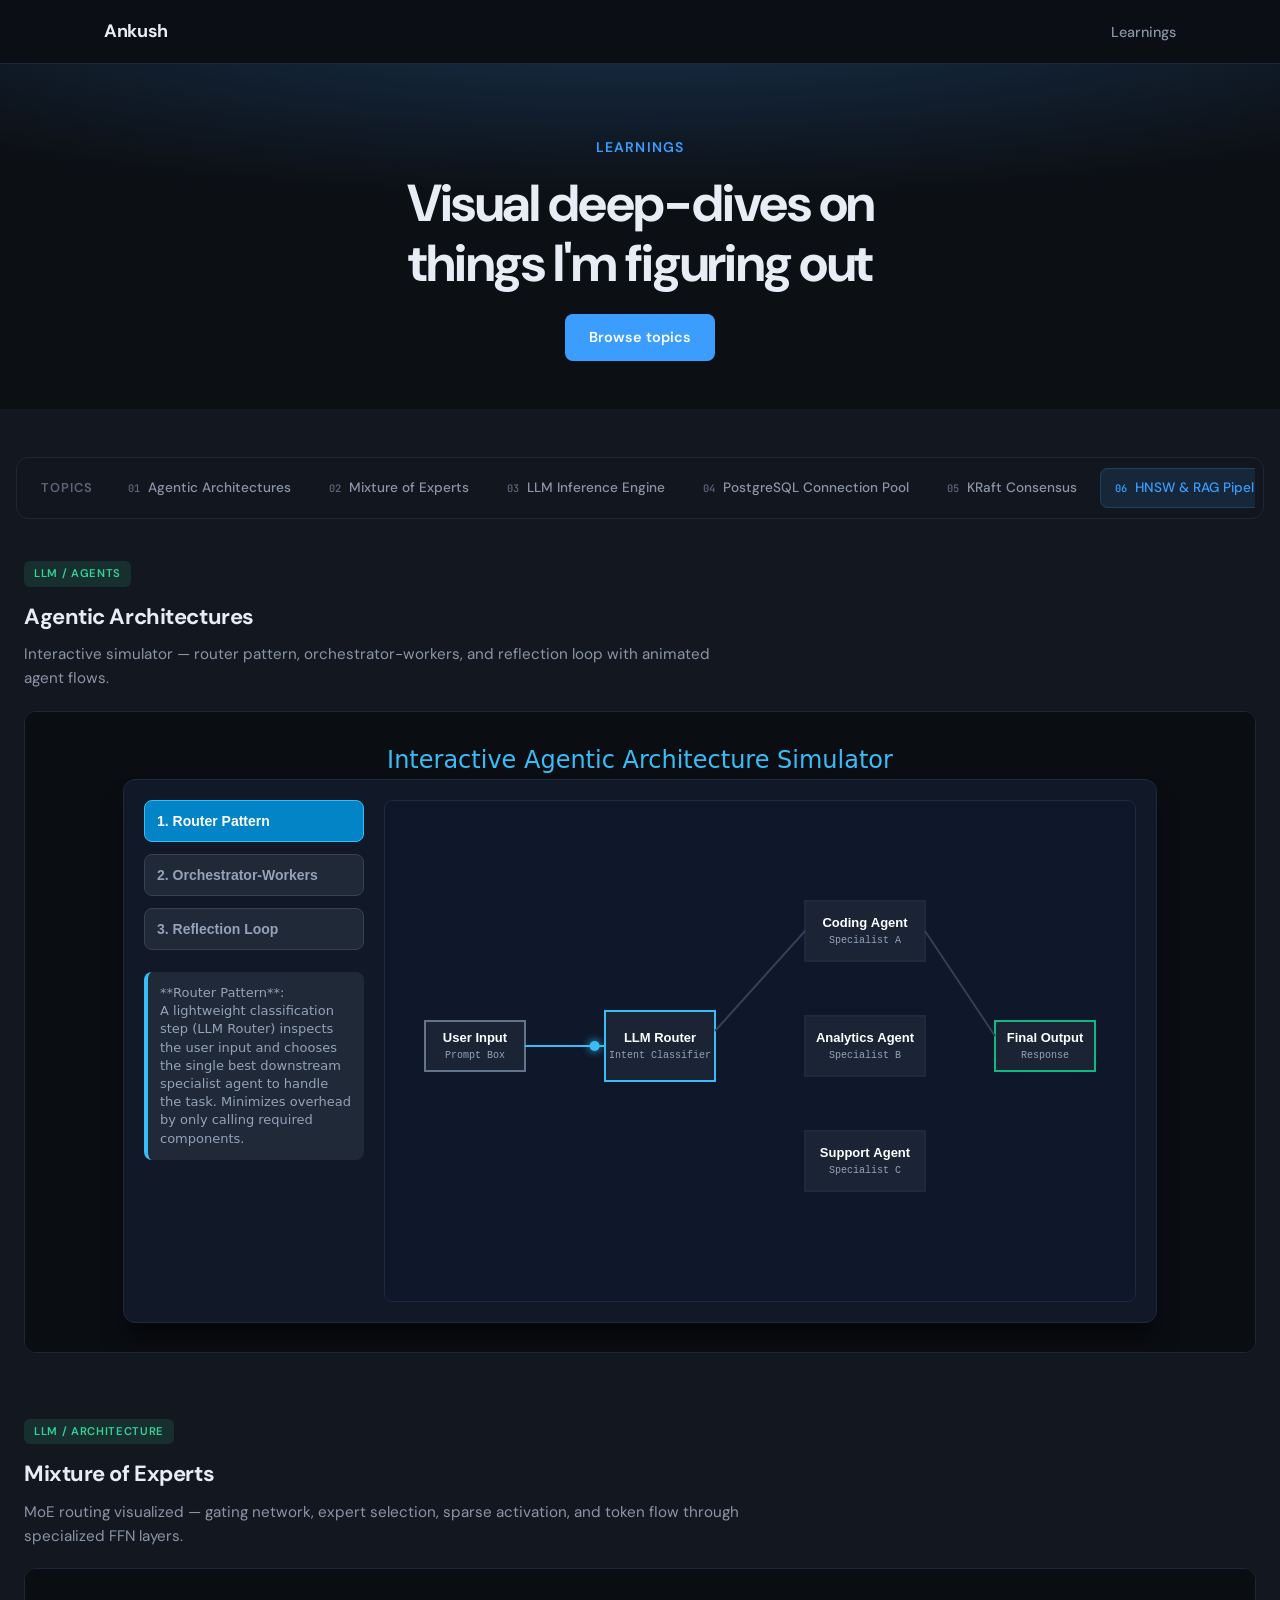
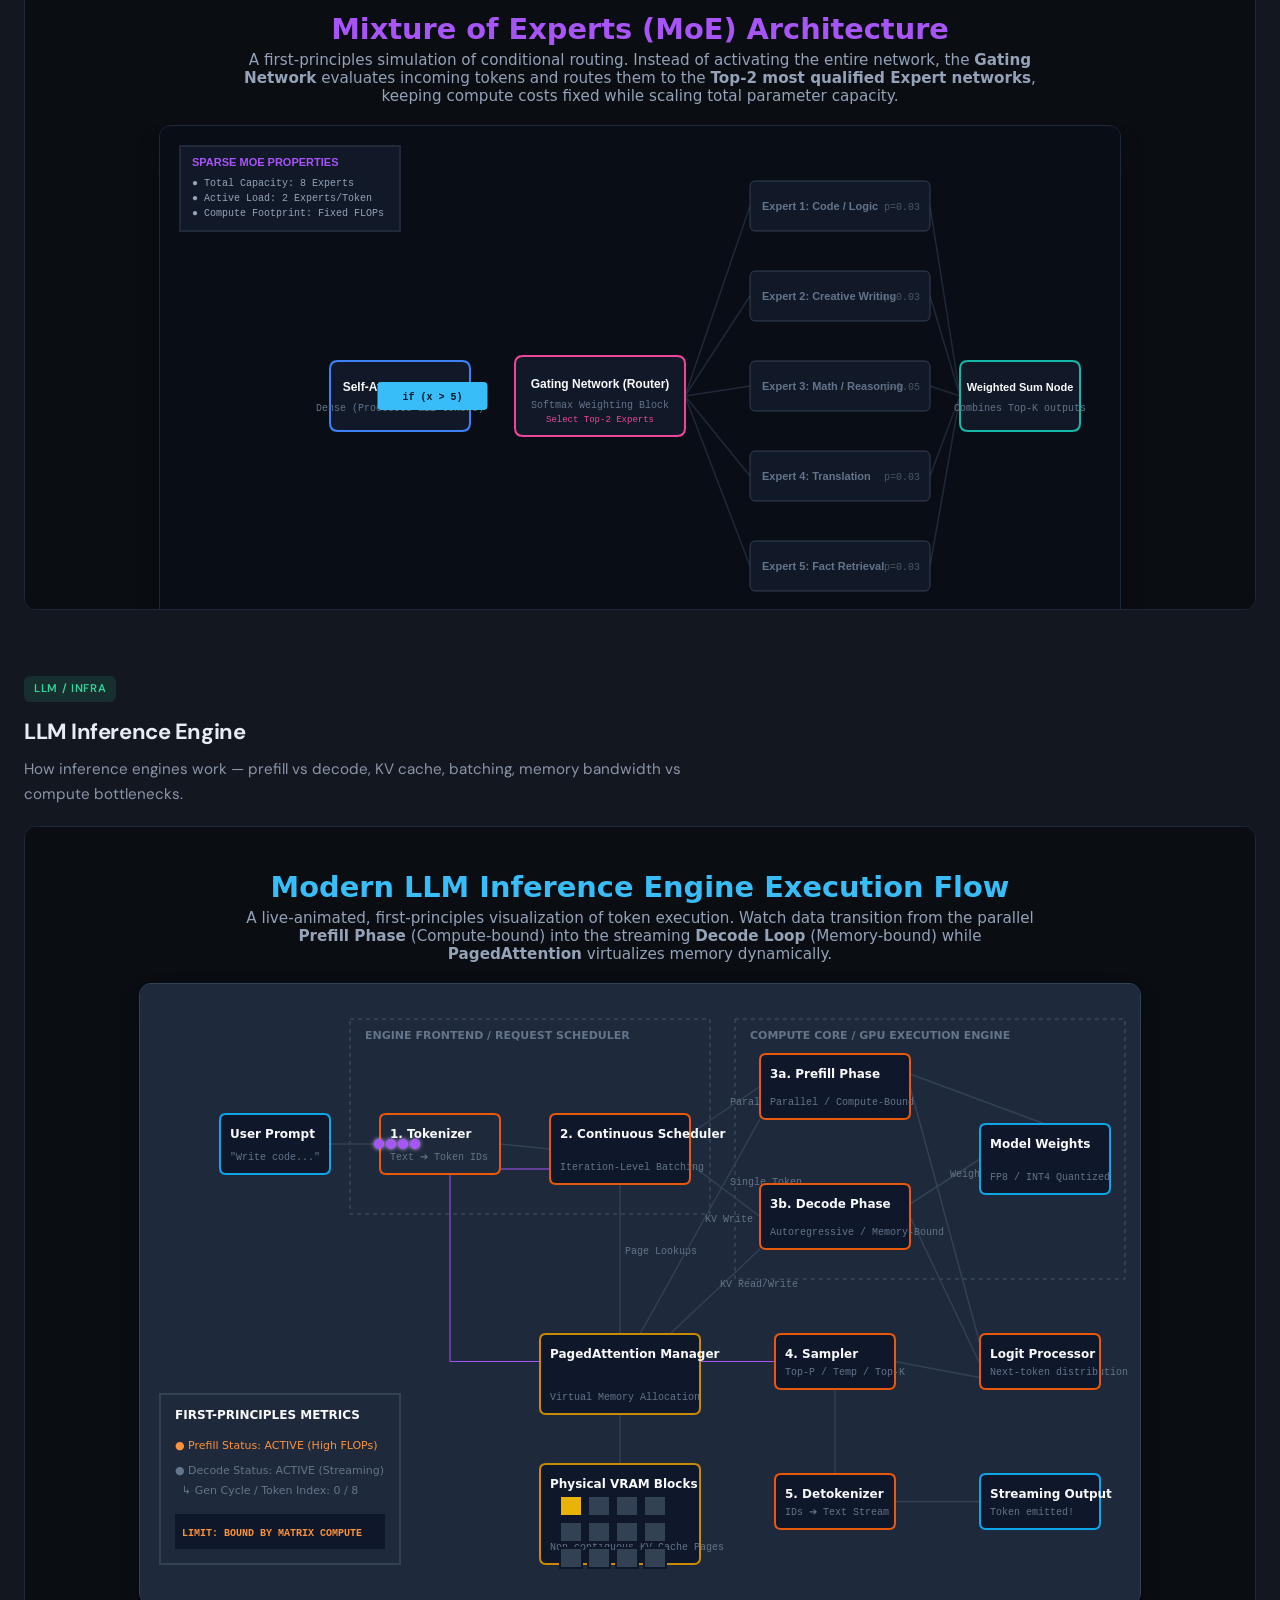
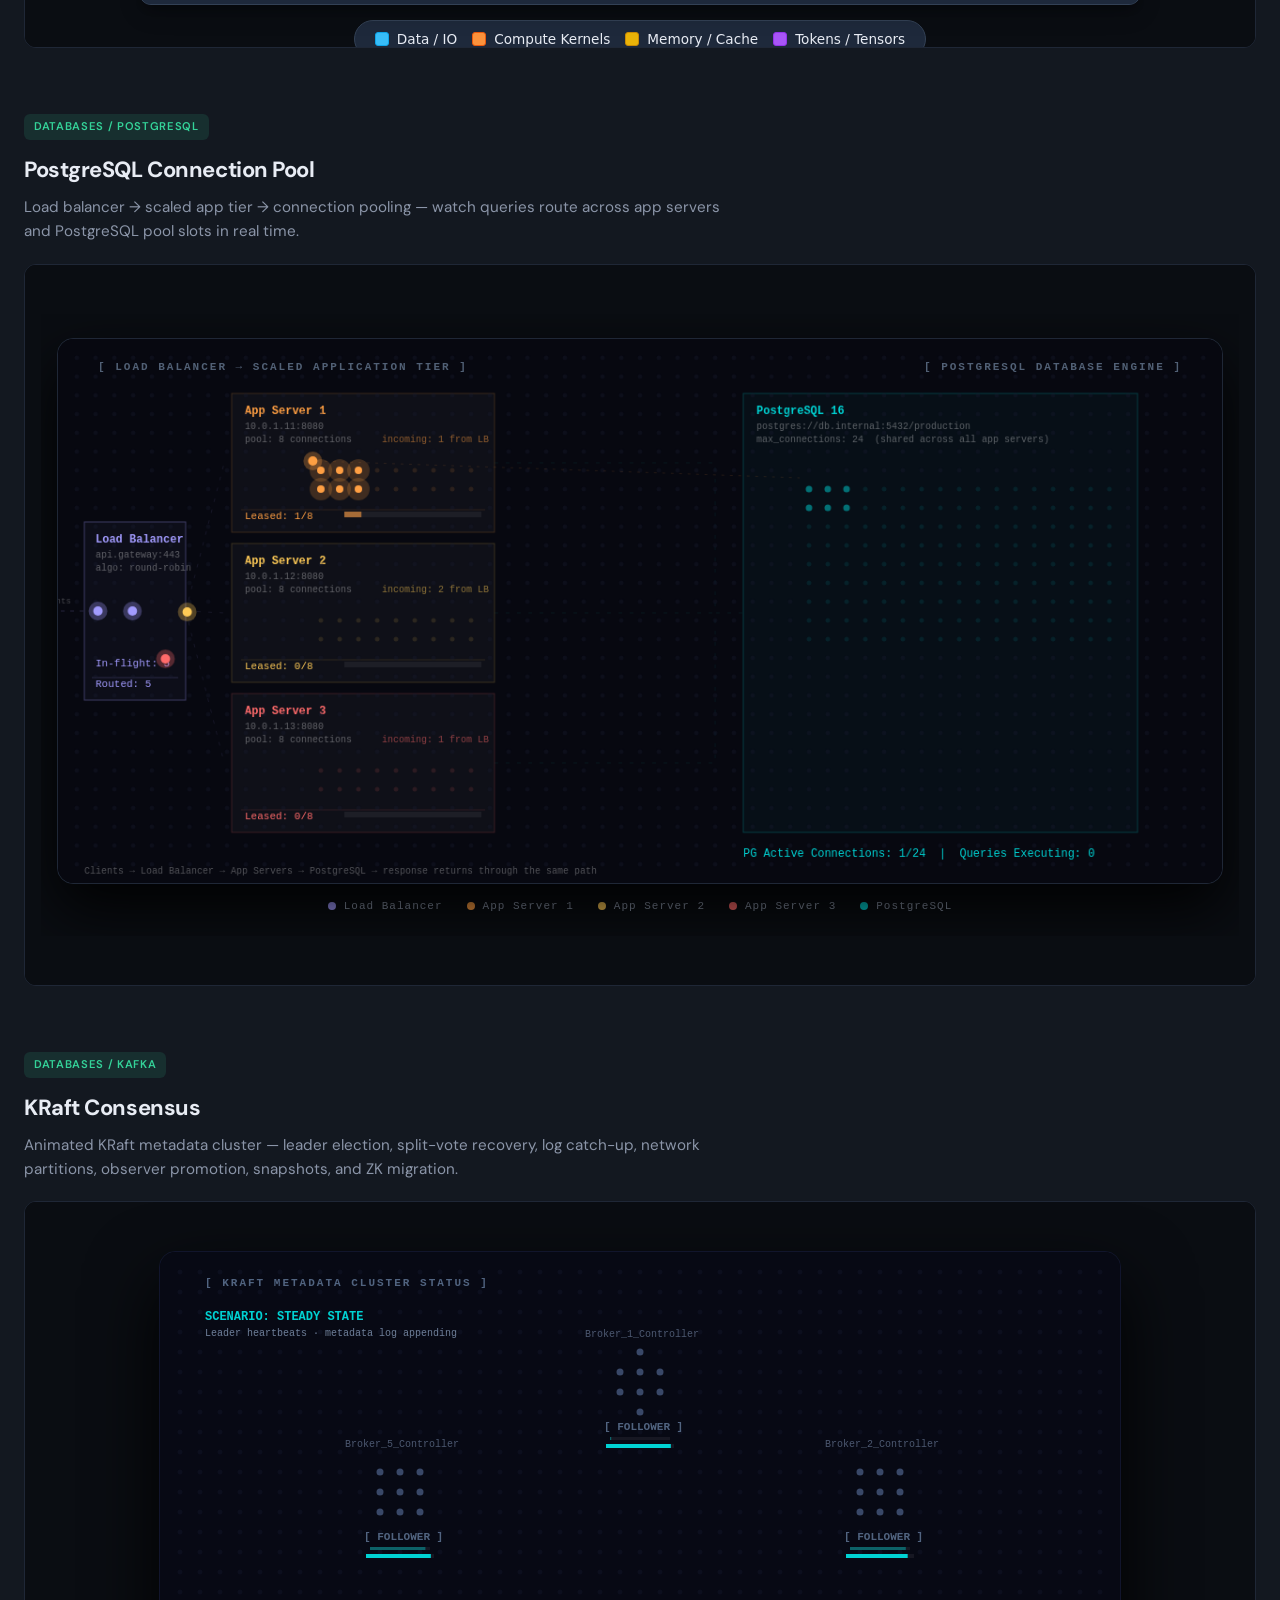
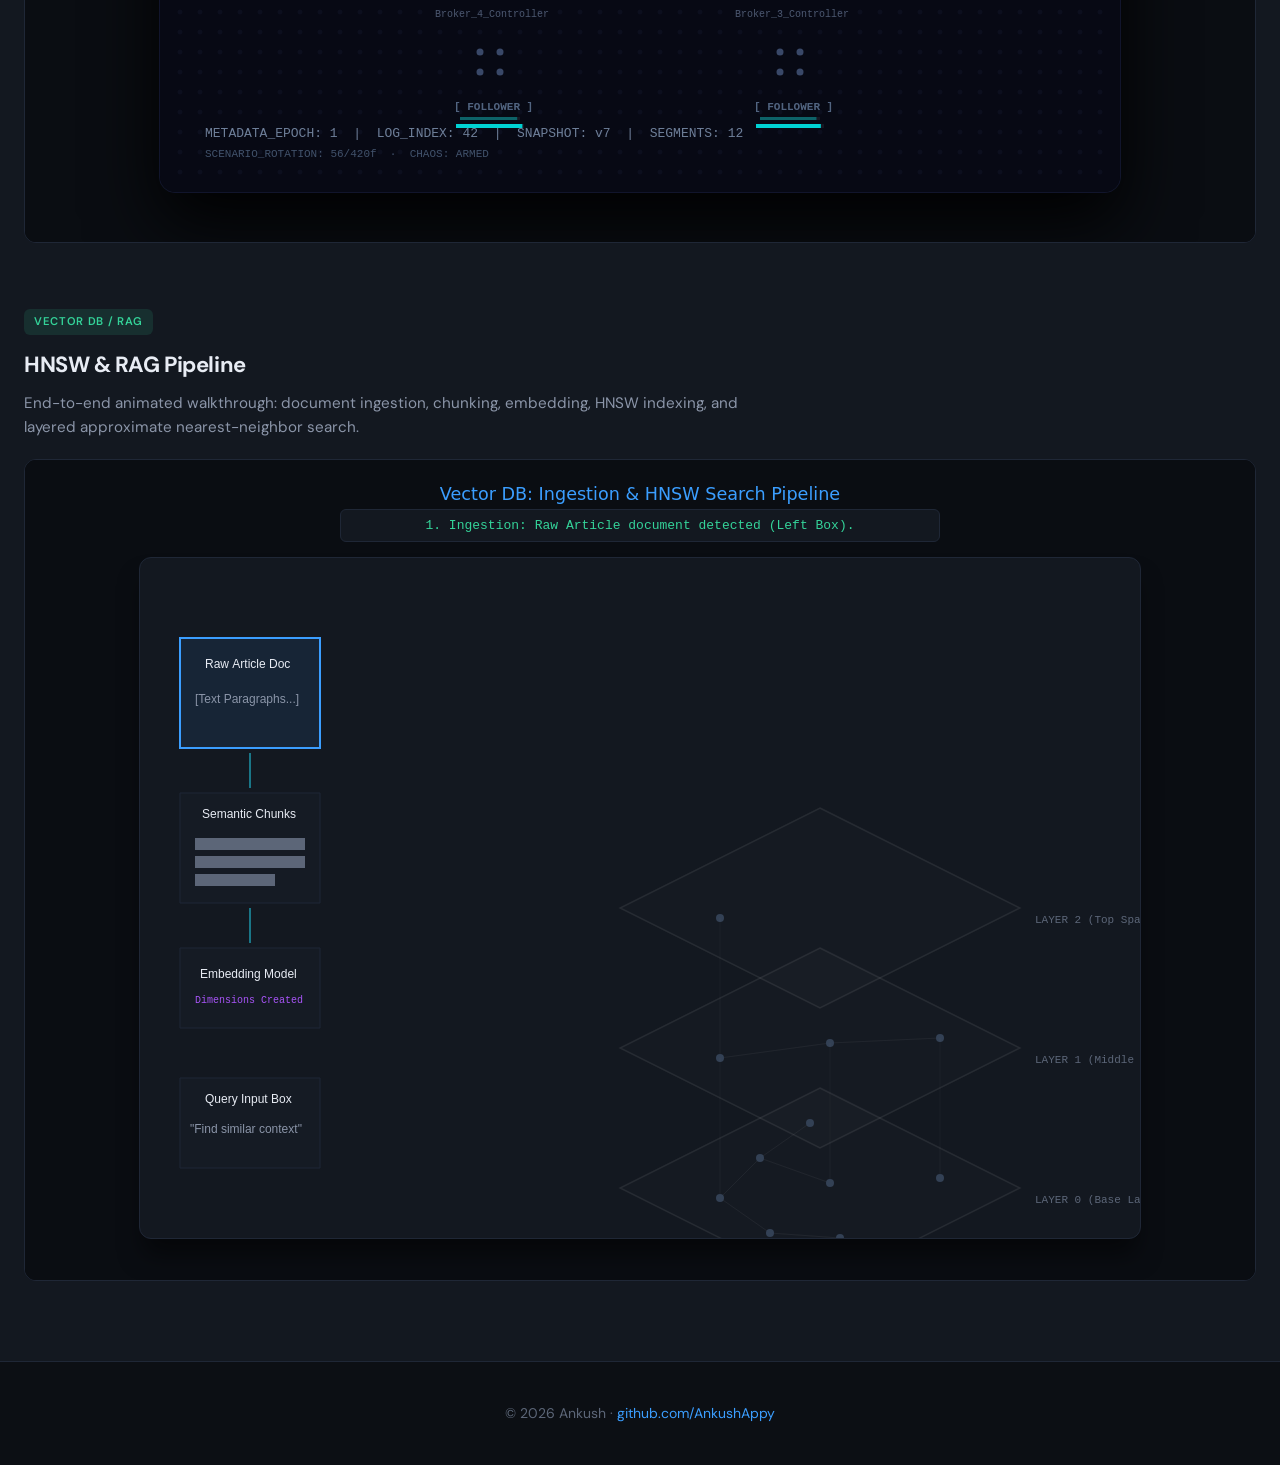
==== commit 1eb569d4: "Add LLM learning topics: agents, MoE, and inference engine. Publish three interactive canvas visuali" ====
--- a/index.html
+++ b/index.html
@@ -44,6 +44,39 @@
         </nav>
 
         <div class="learnings-content">
+          <article id="topic-agentic-architecture" class="learning-topic" data-title="Agentic Architectures">
+            <header class="learning-header">
+              <span class="learning-tag">LLM / Agents</span>
+              <h3>Agentic Architectures</h3>
+              <p>Interactive simulator — router pattern, orchestrator-workers, and reflection loop with animated agent flows.</p>
+            </header>
+            <div class="learning-canvas learning-canvas--medium">
+              <iframe src="learnings/agentic-architecture.html" title="Agentic architectures simulator" loading="lazy"></iframe>
+            </div>
+          </article>
+
+          <article id="topic-moe" class="learning-topic" data-title="Mixture of Experts">
+            <header class="learning-header">
+              <span class="learning-tag">LLM / Architecture</span>
+              <h3>Mixture of Experts</h3>
+              <p>MoE routing visualized — gating network, expert selection, sparse activation, and token flow through specialized FFN layers.</p>
+            </header>
+            <div class="learning-canvas learning-canvas--medium">
+              <iframe src="learnings/moe.html" title="Mixture of Experts architecture" loading="lazy"></iframe>
+            </div>
+          </article>
+
+          <article id="topic-inference-engine" class="learning-topic" data-title="LLM Inference Engine">
+            <header class="learning-header">
+              <span class="learning-tag">LLM / Infra</span>
+              <h3>LLM Inference Engine</h3>
+              <p>How inference engines work — prefill vs decode, KV cache, batching, memory bandwidth vs compute bottlenecks.</p>
+            </header>
+            <div class="learning-canvas learning-canvas--tall">
+              <iframe src="learnings/inference-engine.html" title="LLM inference engine architecture" loading="lazy"></iframe>
+            </div>
+          </article>
+
           <article id="topic-pg-connection-pool" class="learning-topic" data-title="PostgreSQL Connection Pool">
             <header class="learning-header">
               <span class="learning-tag">Databases / PostgreSQL</span>
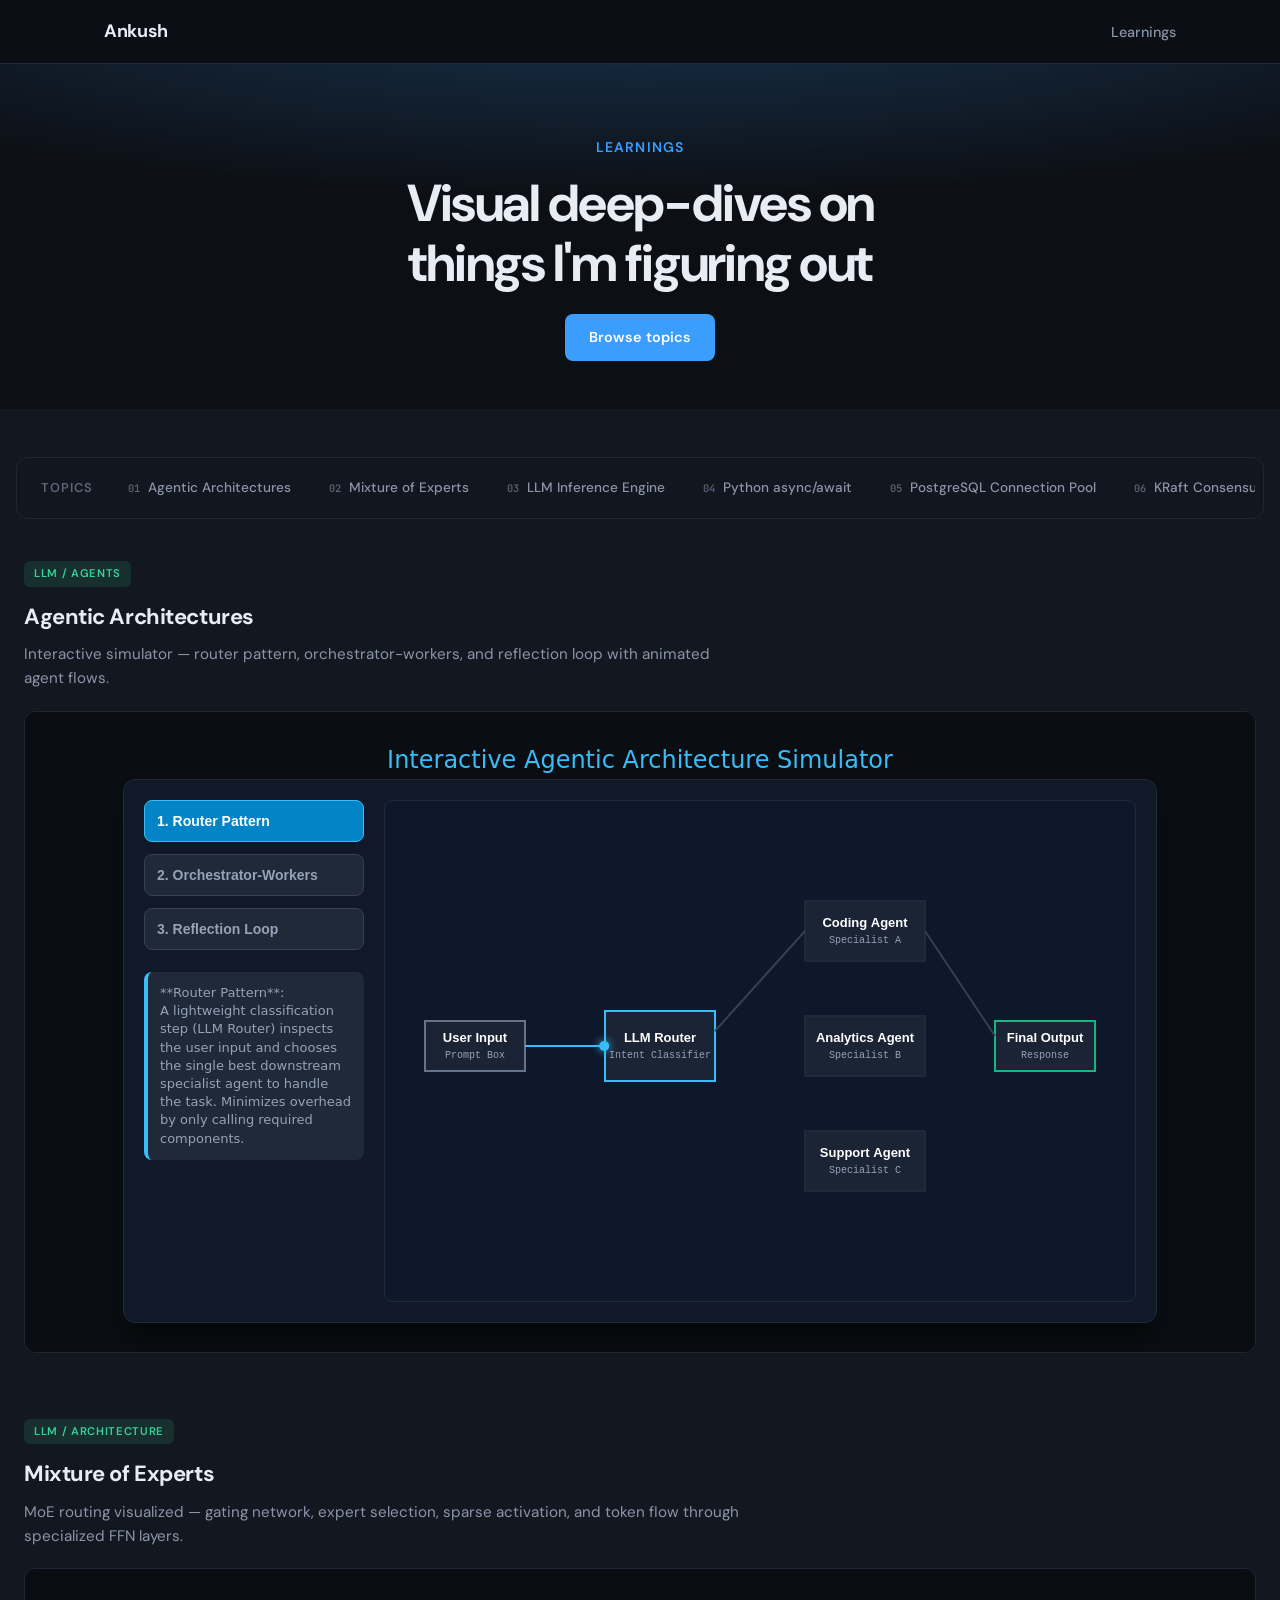
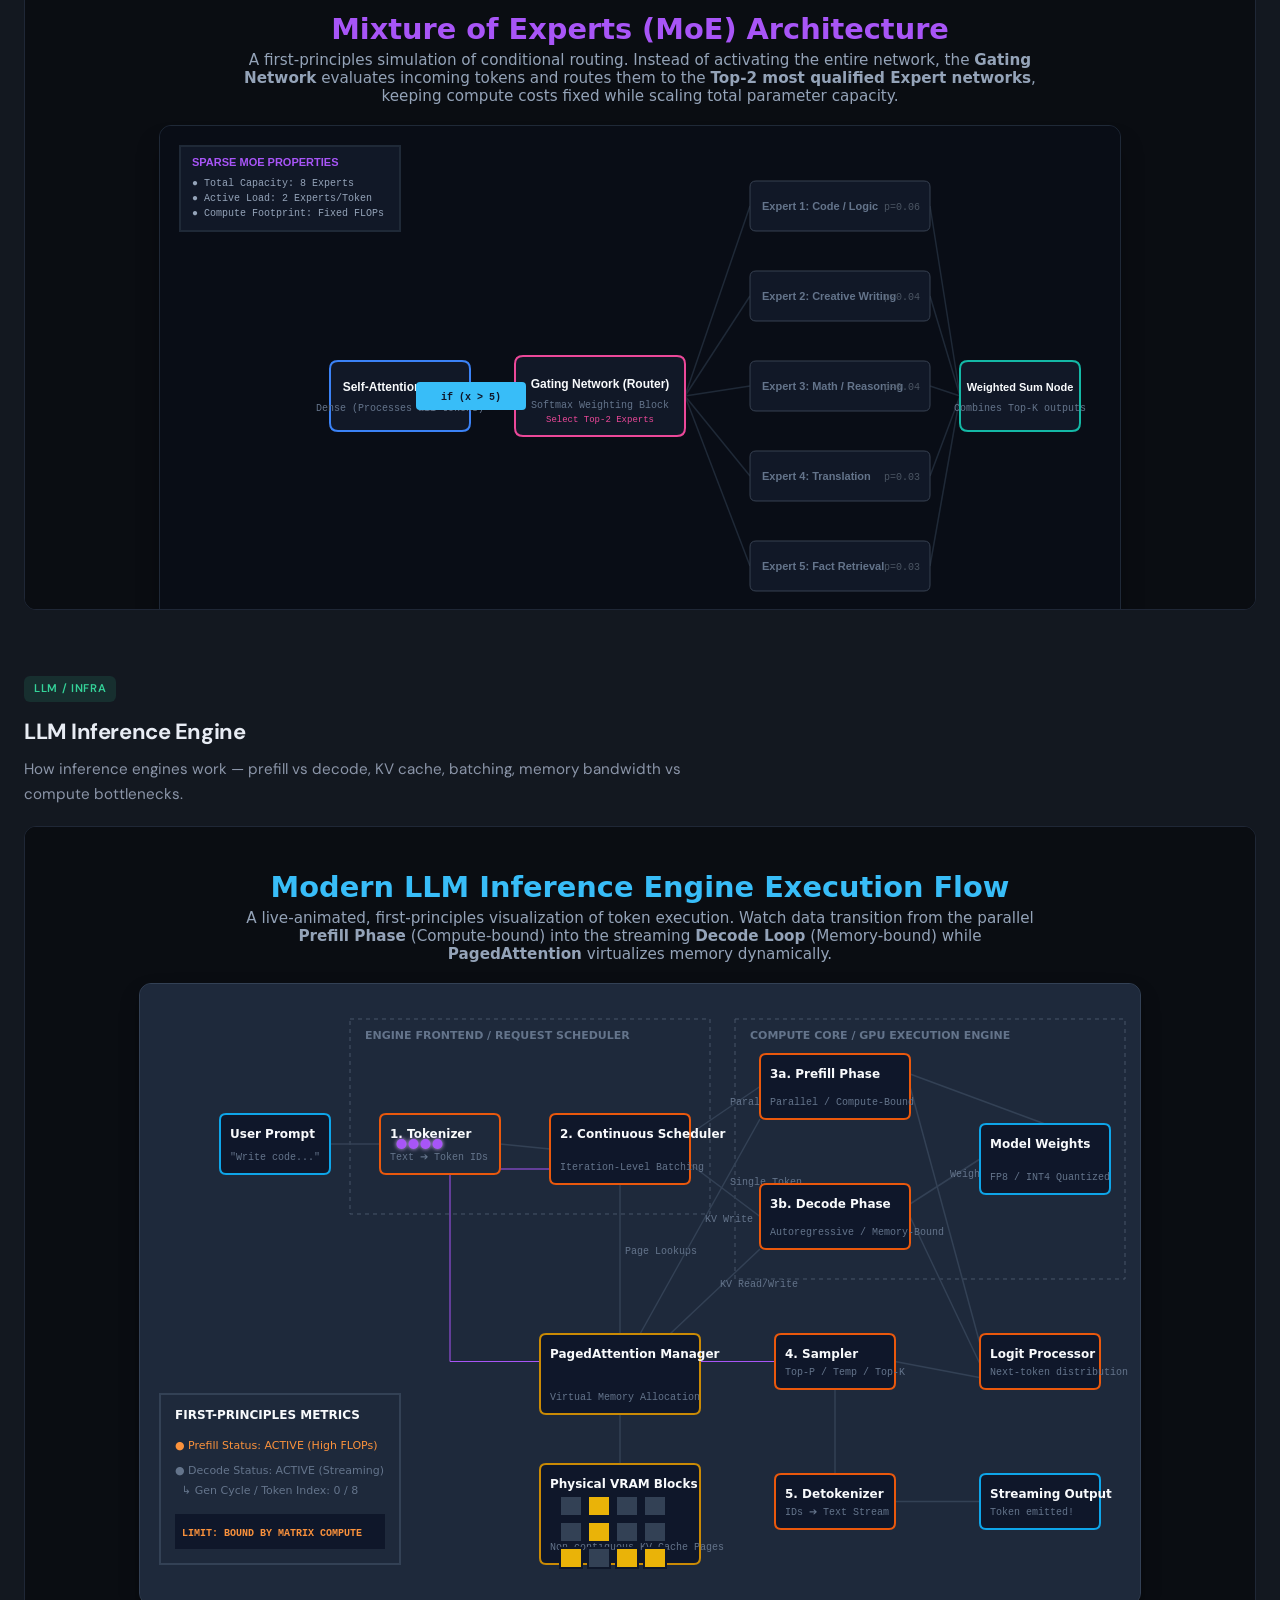
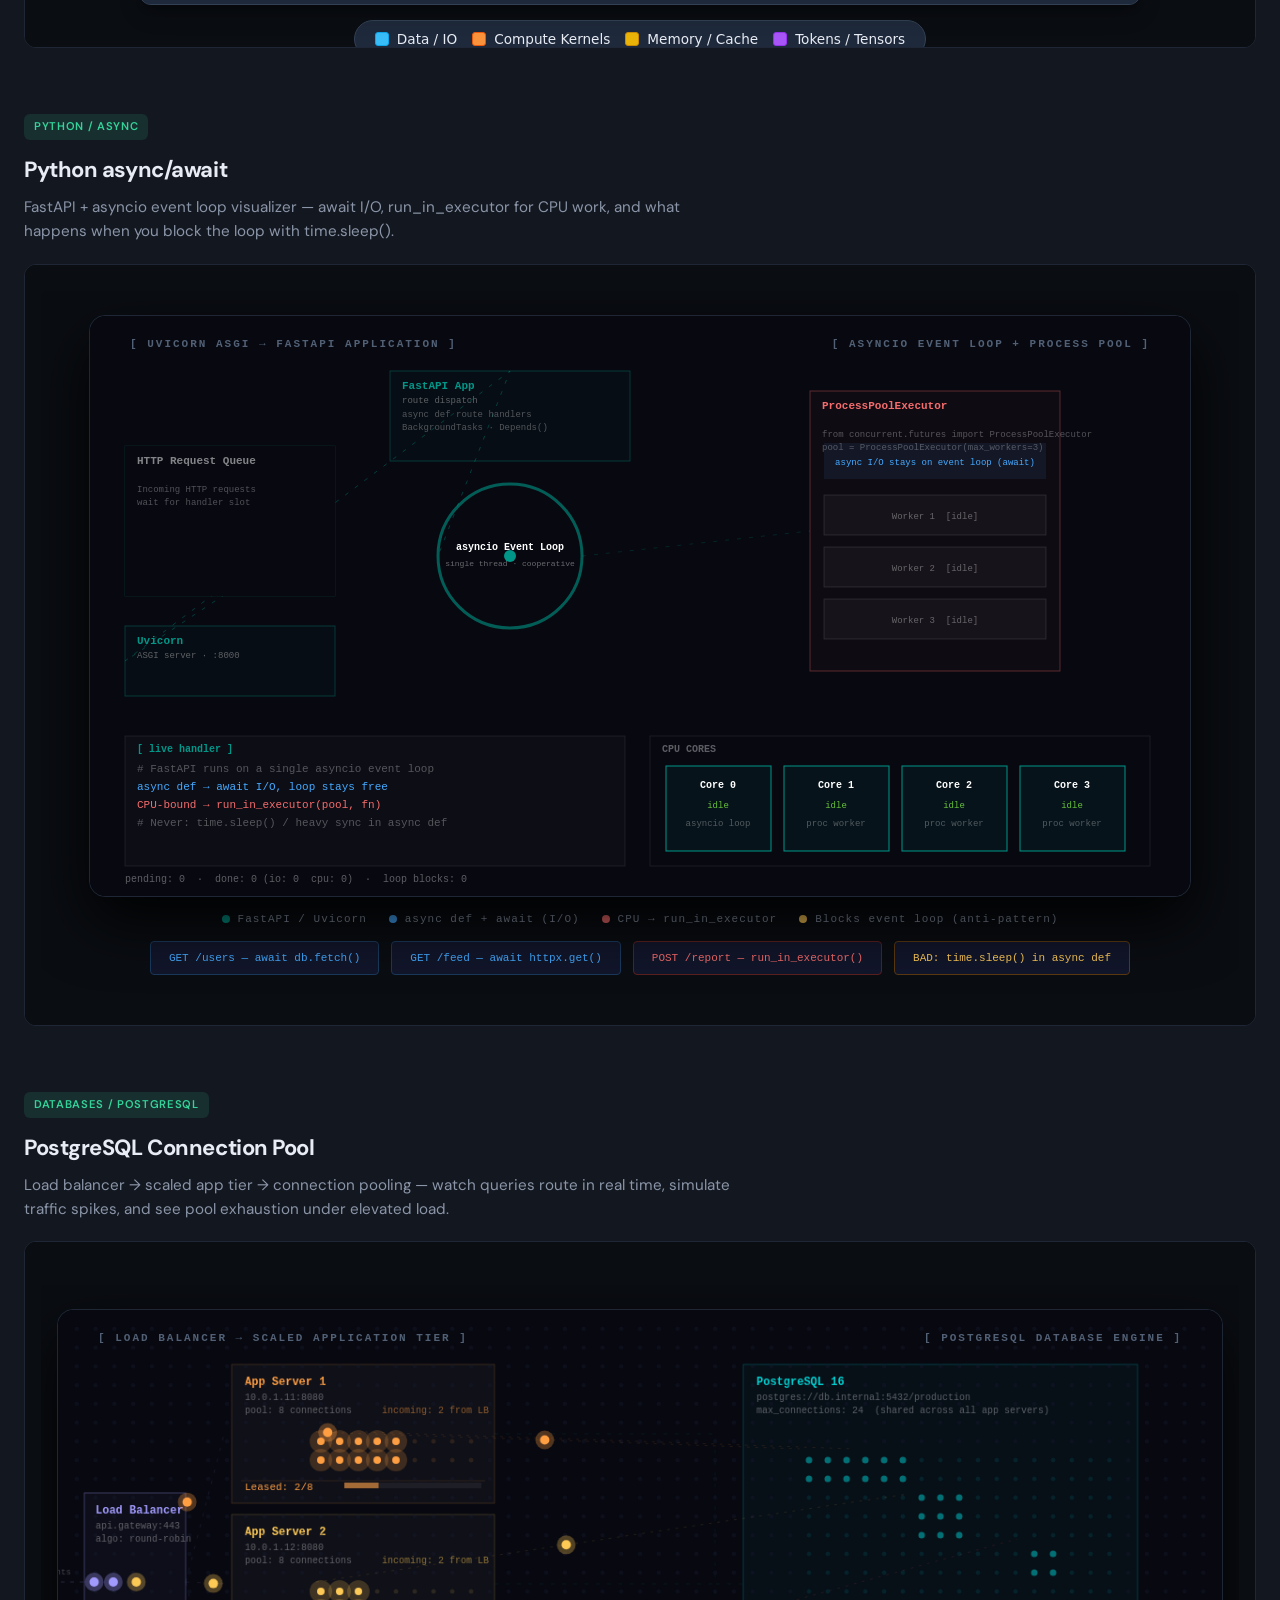
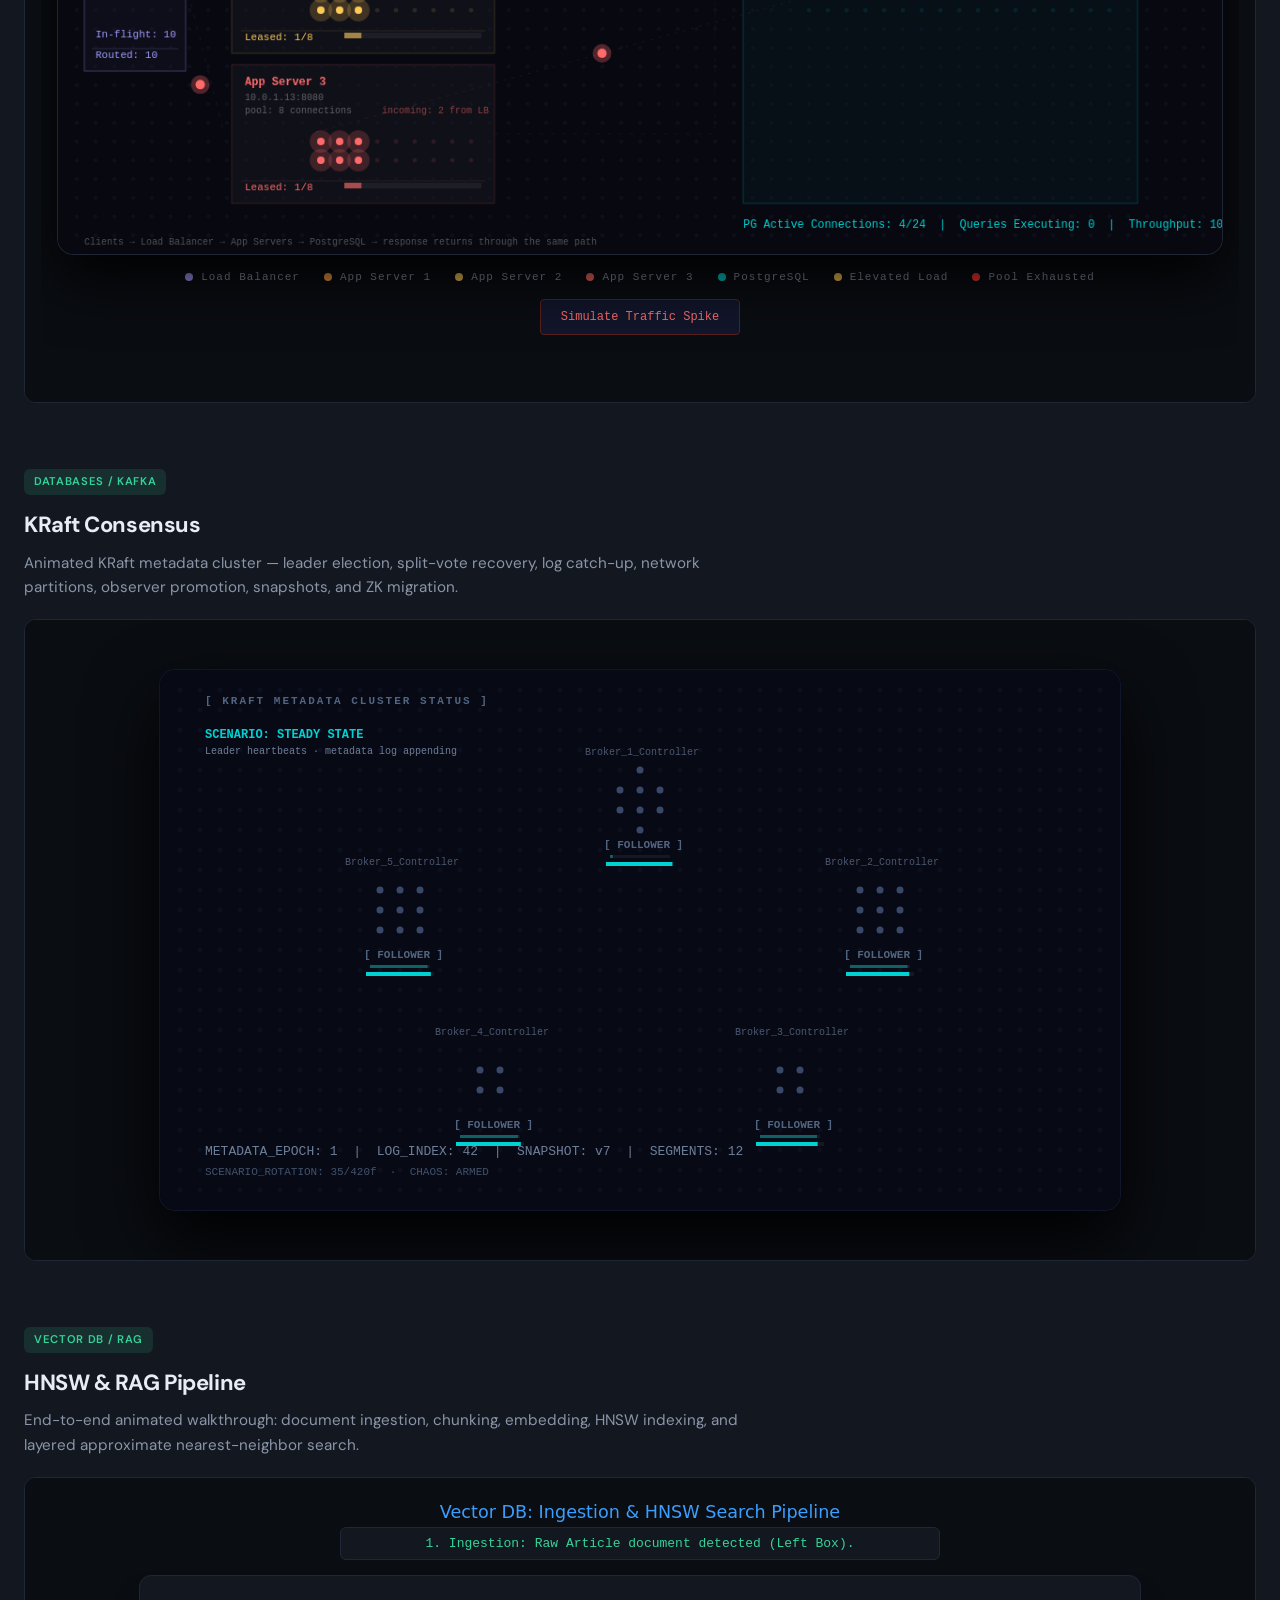
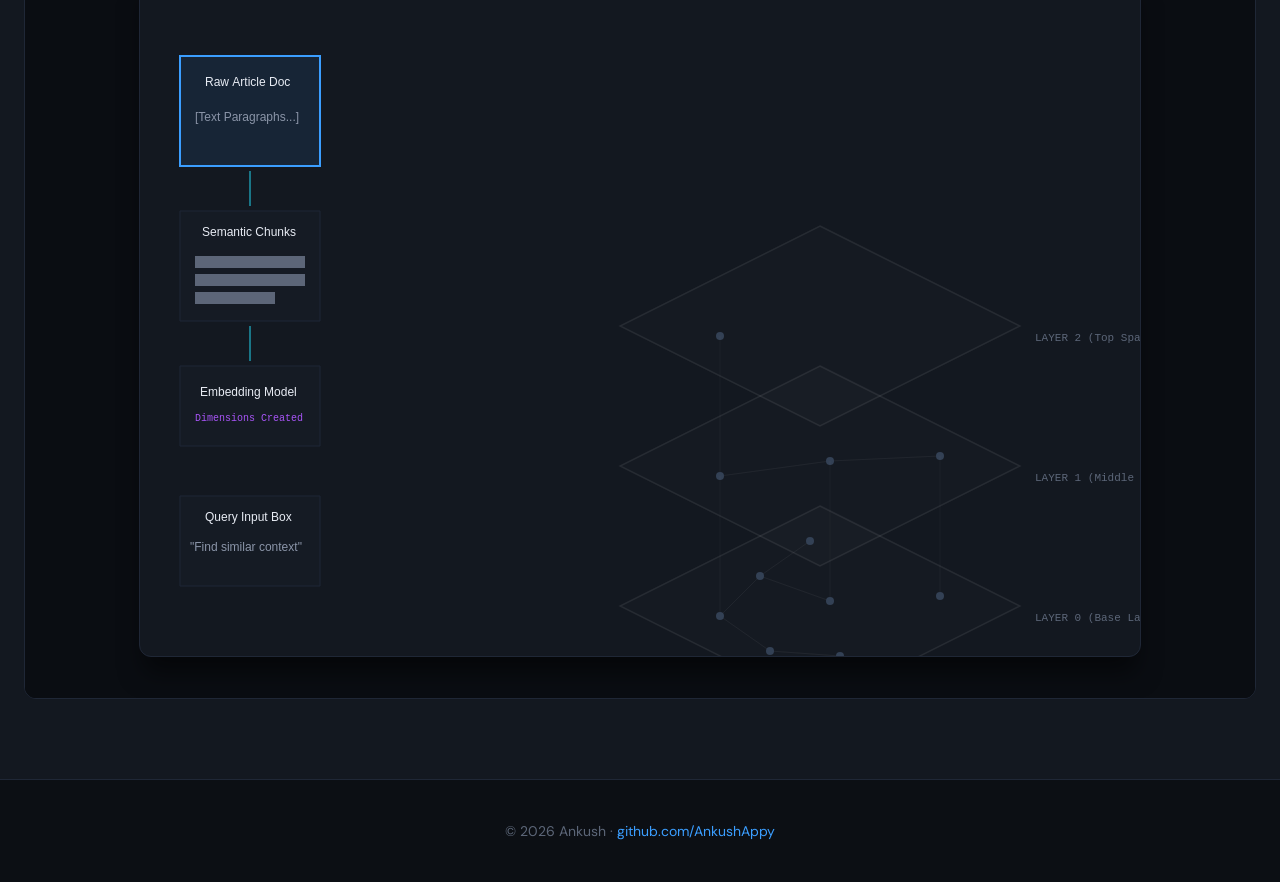
==== commit 497e227a: "Upgrade PostgreSQL pool visualizer and add Python async/await topic. Replace the connection pool can" ====
--- a/index.html
+++ b/index.html
@@ -77,11 +77,22 @@
             </div>
           </article>
 
+          <article id="topic-async-await" class="learning-topic" data-title="Python async/await">
+            <header class="learning-header">
+              <span class="learning-tag">Python / Async</span>
+              <h3>Python async/await</h3>
+              <p>FastAPI + asyncio event loop visualizer — await I/O, run_in_executor for CPU work, and what happens when you block the loop with time.sleep().</p>
+            </header>
+            <div class="learning-canvas learning-canvas--wide">
+              <iframe src="learnings/async-await.html" title="Python async await event loop visualizer" loading="lazy"></iframe>
+            </div>
+          </article>
+
           <article id="topic-pg-connection-pool" class="learning-topic" data-title="PostgreSQL Connection Pool">
             <header class="learning-header">
               <span class="learning-tag">Databases / PostgreSQL</span>
               <h3>PostgreSQL Connection Pool</h3>
-              <p>Load balancer → scaled app tier → connection pooling — watch queries route across app servers and PostgreSQL pool slots in real time.</p>
+              <p>Load balancer → scaled app tier → connection pooling — watch queries route in real time, simulate traffic spikes, and see pool exhaustion under elevated load.</p>
             </header>
             <div class="learning-canvas learning-canvas--wide">
               <iframe src="learnings/pg-connection-pool.html" title="PostgreSQL connection pool visualizer" loading="lazy"></iframe>
--- a/assets/css/style.css
+++ b/assets/css/style.css
@@ -369,7 +369,7 @@
 }
 
 .learning-canvas--wide iframe {
-  height: 720px;
+  height: 760px;
 }
 
 .learning-canvas--tall iframe {
